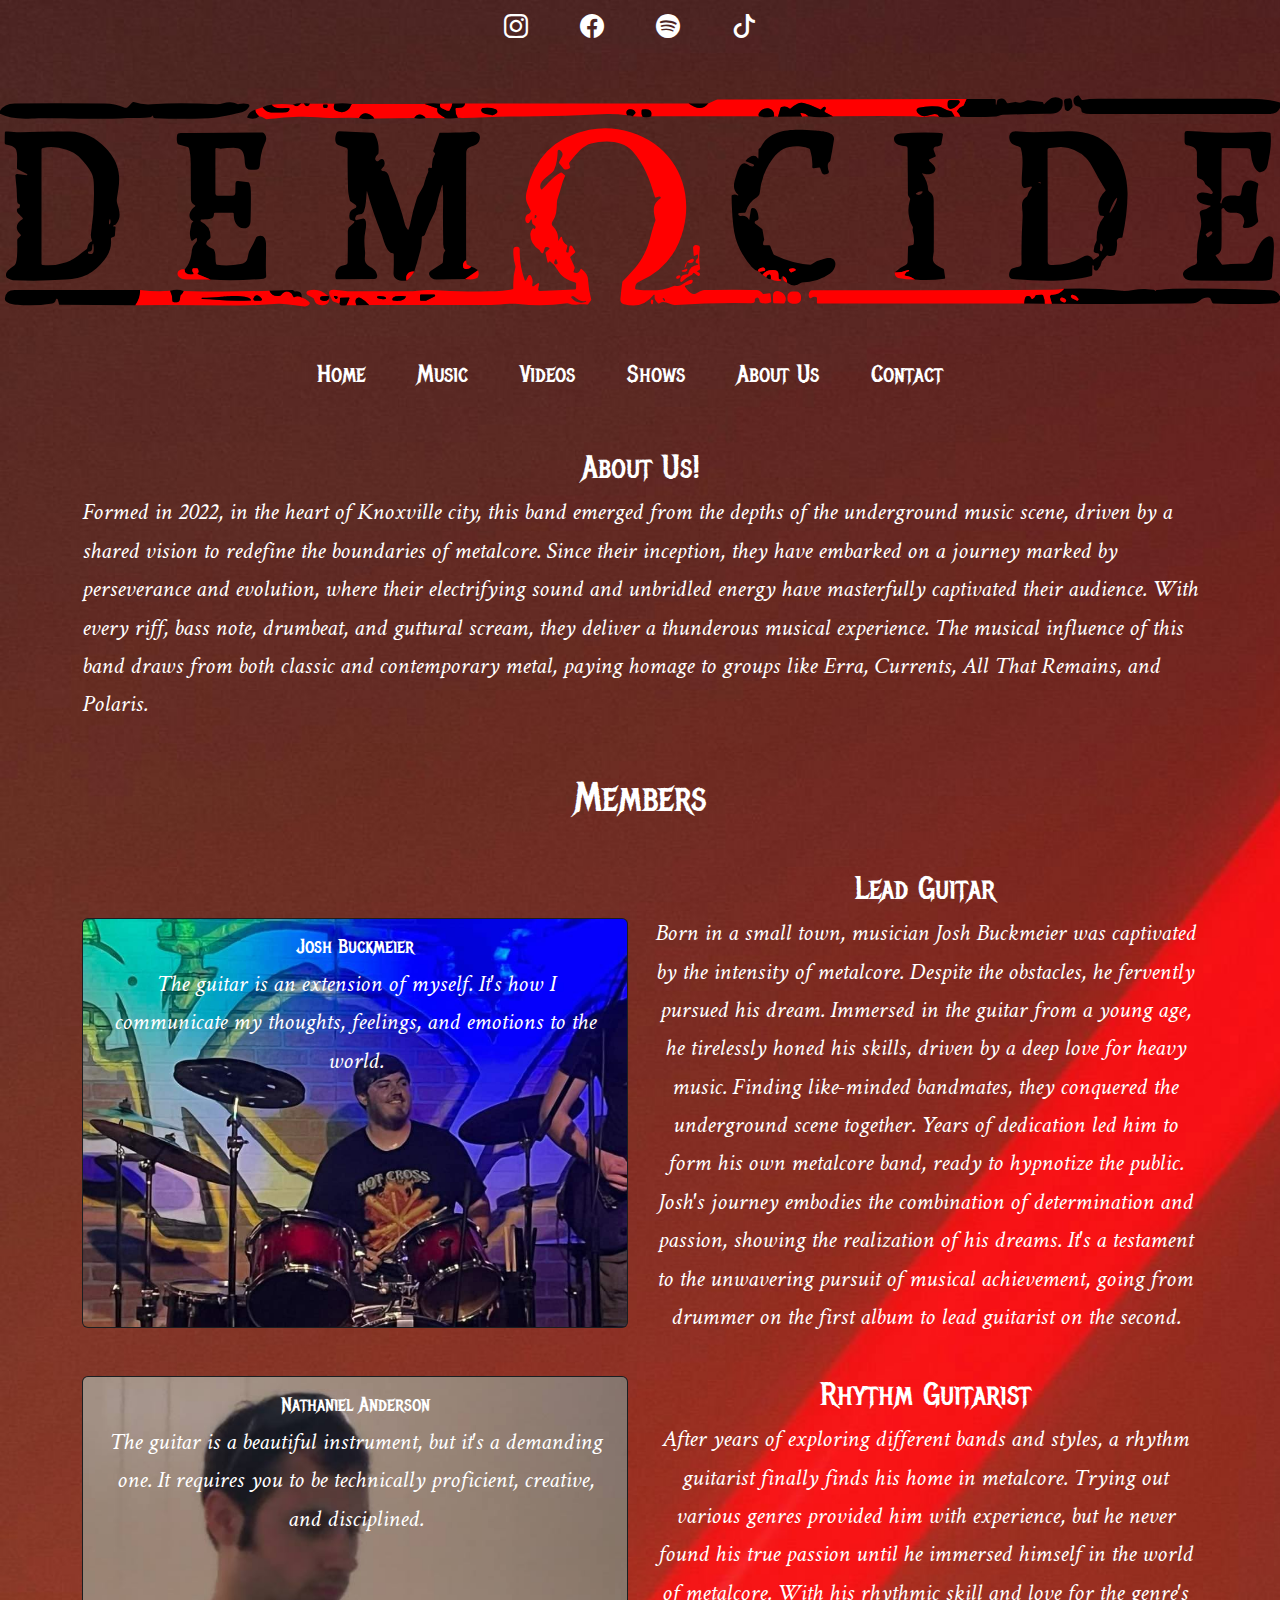
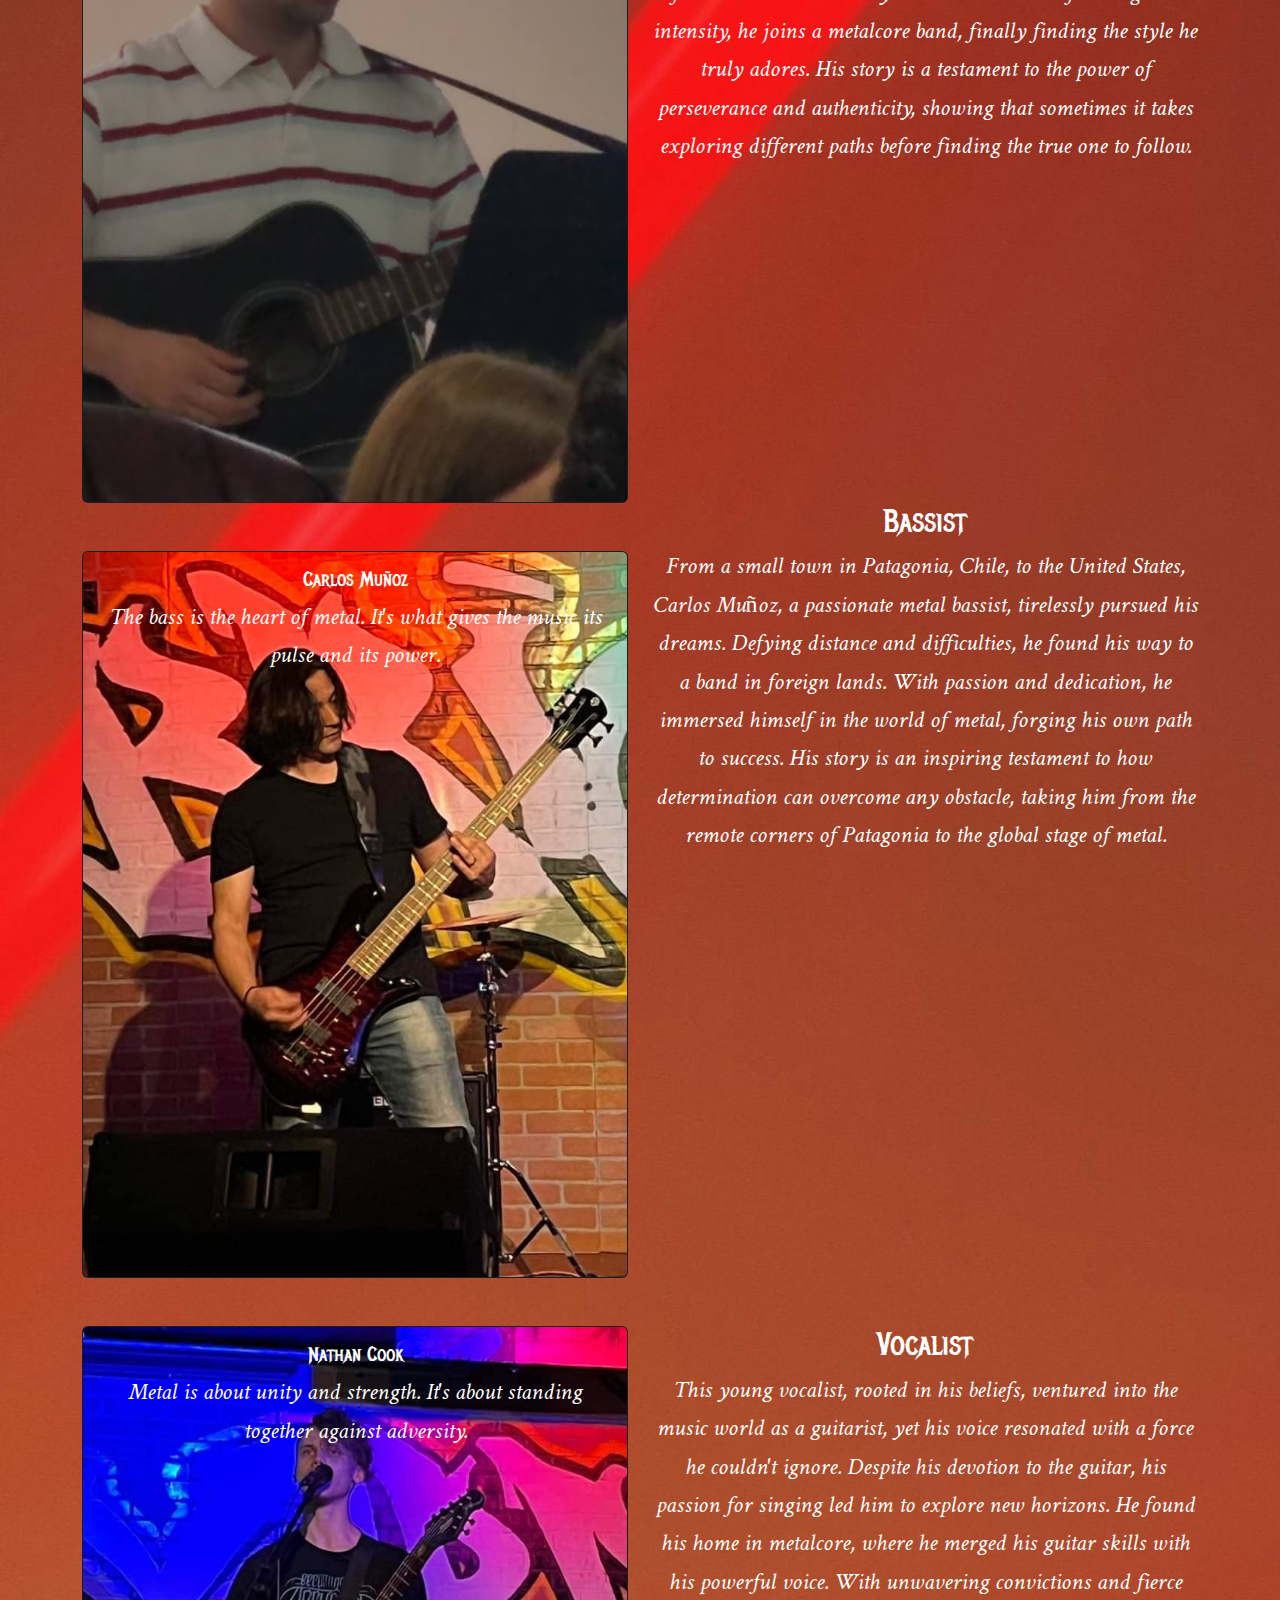
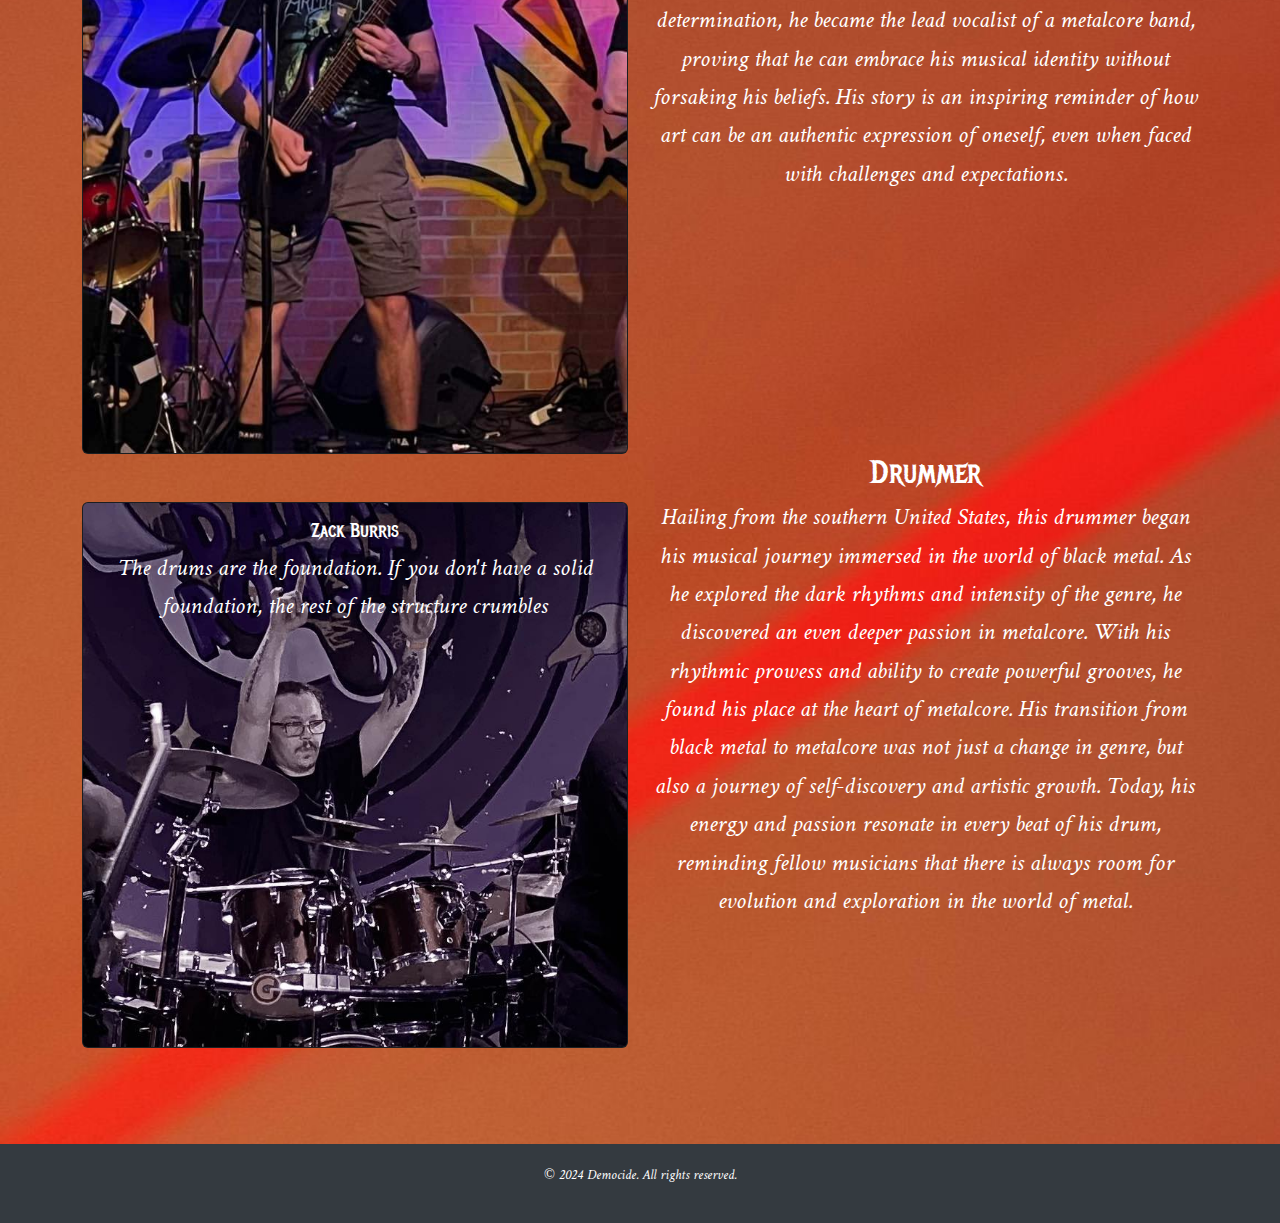
==== about.html @ ff8b9a5f "Fixed some conflicts issues" ====
<!DOCTYPE html>
<html lang="en">

<head>
    <meta charset="UTF-8">
    <meta name="viewport" content="width=device-width, initial-scale=1.0">
    <title>Democide</title>
    <!-- Link to CSS file -->
    <link rel="stylesheet" href="https://cdn.jsdelivr.net/npm/bootstrap-icons@1.11.3/font/bootstrap-icons.min.css">
    <link href="https://cdn.jsdelivr.net/npm/bootstrap@5.3.3/dist/css/bootstrap.min.css" rel="stylesheet"
        integrity="sha384-QWTKZyjpPEjISv5WaRU9OFeRpok6YctnYmDr5pNlyT2bRjXh0JMhjY6hW+ALEwIH" crossorigin="anonymous">
    <link rel="stylesheet" href="styles.css">


</head>

<body>
    <header>
        <nav>
            <ul class="nav justify-content-center fs-4">
                <li class="nav-item"><a class="nav-link" href="https://www.instagram.com/democidebandknoxville/"
                        target="_blank"><i class="bi bi-instagram"></i></a></li>
                <li class="nav-item"><a class="nav-link" href="https://www.facebook.com/profile.php?id=100091388051534"
                        target="_blank"><i class="bi bi-facebook"></i></a></li>
                <li class="nav-item"><a class="nav-link" href="https://open.spotify.com/artist/6cFvT78j4Enw1ZLgeTVa1p"
                        target="_blank"><i class="bi bi-spotify"></i></a></li>
                <li class="nav-item"><a class="nav-link" href="https://www.tiktok.com/@democidebandknoxville"
                        target="_blank"><i class="bi bi-tiktok"></i></a></li>
        </nav>
        <a href="#" id="band-logo">
            <img src="assets/images/logo_Democide.svg" alt="Democide Logo">
        </a>
        <nav>
            <ul class="nav justify-content-center fs-4">
                <li class="nav-item"><a class="nav-link" href="index.html">Home</a></li>
                <li class="nav-item"><a class="nav-link" href="music.html">Music</a></li>
                <li class="nav-item"><a class="nav-link" href="#">Videos</a></li>
                <li class="nav-item"><a class="nav-link" href="#">Shows</a></li>
                <li class="nav-item"><a class="nav-link" href="#">About Us</a></li>
                <li class="nav-item"><a class="nav-link" href="#">Contact</a></li>
            </ul>
        </nav>

    </header>

    <div class="container text-center fs-4 my-5">
        <h2>About Us!</h2>
        <p class="text-start">Formed in 2022, in the heart of Knoxville city, this band emerged from the depths of the
            underground music scene, driven by a shared vision to redefine the boundaries of metalcore. Since their
            inception, they have embarked on a journey marked by perseverance and evolution, where their electrifying
            sound and unbridled energy have masterfully captivated their audience. With every riff, bass note, drumbeat,
            and guttural scream, they deliver a thunderous musical experience.

            The musical influence of this band draws from both classic and contemporary metal, paying homage to groups
            like Erra, Currents, All That Remains, and Polaris.
        </p>
    </div>

    <div class="container text-center my-5">
        <h1 class="text-center">Members</h1>
        <div class="row row-cols-2 my-5">
            <div class="col-12 col-sm-12 col-md-12 col-lg-12 col-xl-6 fs-4 my-5">
                <div class="card text-bg-dark">
                    <img src="assets/images/josh1.jpg" class="card-img" alt="josh1">
                    <div class="card-img-overlay">
                        <h5 class="card-title">Josh Buckmeier</h5>
                        <p class="card-text">The guitar is an extension of myself. It's how I communicate my thoughts,
                            feelings, and emotions to the world.</p>
                    </div>
                </div>
            </div>
            <div class="col fs-4">
                <h2>Lead Guitar</h2>
                <p>Born in a small town, musician Josh Buckmeier was captivated by the intensity of metalcore. Despite
                    the obstacles, he fervently pursued his dream. Immersed in the guitar from a young age, he
                    tirelessly honed his skills, driven by a deep love for heavy music. Finding like-minded bandmates,
                    they conquered the underground scene together. Years of dedication led him to form his own metalcore
                    band, ready to hypnotize the public. Josh's journey embodies the combination of determination and
                    passion, showing the realization of his dreams. It's a testament to the unwavering pursuit of
                    musical achievement, going from drummer on the first album to lead guitarist on the second.</p>
            </div>
            <div class="col-12 col-sm-12 col-md-12 col-lg-12 col-xl-6 fs-4">
                <div class="card text-bg-dark">
                    <img src="assets/images/nathaniel2.jpg" class="card-img" alt="carlos1">
                    <div class="card-img-overlay">
                        <h5 class="card-title">Nathaniel Anderson </h5>
                        <p class="card-text">The guitar is a beautiful instrument, but it's a demanding one. It
                            requires you to be technically proficient, creative, and disciplined.</p>
                    </div>
                </div>
            </div>
            <div class="col-12 col-sm-12 col-md-12 col-lg-12 col-xl-6 fs-4">
                <h2>Rhythm Guitarist</h2>
                <p>After years of exploring different bands and styles, a rhythm guitarist finally finds his home in
                    metalcore. Trying out various genres provided him with experience, but he never found his true
                    passion until he immersed himself in the world of metalcore. With his rhythmic skill and love for
                    the genre's intensity, he joins a metalcore band, finally finding the style he truly adores. His
                    story is a testament to the power of perseverance and authenticity, showing that sometimes it takes
                    exploring different paths before finding the true one to follow.</p>
            </div>
            <div class="col-12 col-sm-12 col-md-12 col-lg-12 col-xl-6 fs-4 my-5">
                <div class="card text-bg-dark">
                    <img src="assets/images/carlos1.jpg" class="card-img" alt="carlos1">
                    <div class="card-img-overlay">
                        <h5 class="card-title">Carlos Muñoz</h5>
                        <p class="card-text">The bass is the heart of metal. It's what gives the music its pulse and
                            its power.</p>
                    </div>
                </div>
            </div>
            <div class="col-12 col-sm-12 col-md-12 col-lg-12 col-xl-6 fs-4">
                <h2>Bassist</h2>
                <p>From a small town in Patagonia, Chile, to the United States, Carlos Muñoz, a passionate metal
                    bassist, tirelessly pursued his dreams. Defying distance and difficulties, he found his way to a
                    band in foreign lands. With passion and dedication, he immersed himself in the world of metal,
                    forging his own path to success. His story is an inspiring testament to how determination can
                    overcome any obstacle, taking him from the remote corners of Patagonia to the global stage of metal.
                </p>
            </div>
            <div class="col-12 col-sm-12 col-md-12 col-lg-12 col-xl-6 fs-4">
                <div class="card text-bg-dark">
                    <img src="assets/images/nate1.jpg" class="card-img" alt="carlos1">
                    <div class="card-img-overlay">
                        <h5 class="card-title">Nathan Cook</h5>
                        <p class="card-text">Metal is about unity and strength. It's about standing together against
                            adversity.</p>
                    </div>
                </div>
            </div>
            <div class="col-12 col-sm-12 col-md-12 col-lg-12 col-xl-6 fs-4">
                <h2>Vocalist</h2>
                <p>This young vocalist, rooted in his beliefs, ventured into the music world as a guitarist, yet his
                    voice resonated with a force he couldn't ignore. Despite his devotion to the guitar, his passion for
                    singing led him to explore new horizons. He found his home in metalcore, where he merged his guitar
                    skills with his powerful voice. With unwavering convictions and fierce determination, he became the
                    lead vocalist of a metalcore band, proving that he can embrace his musical identity without
                    forsaking his beliefs. His story is an inspiring reminder of how art can be an authentic expression
                    of oneself, even when faced with challenges and expectations.</p>
            </div>
            <div class="col-12 col-sm-12 col-md-12 col-lg-12 col-xl-6 fs-4 my-5">
                <div class="card text-bg-dark">
                    <img src="assets/images/zac1.jpg" class="card-img" alt="carlos1">
                    <div class="card-img-overlay">
                        <h5 class="card-title">Zack Burris</h5>
                        <p class="card-text">The drums are the foundation. If you don't have a solid foundation, the
                            rest of the structure crumbles</p>
                    </div>
                </div>
            </div>
            <div class="col-12 col-sm-12 col-md-12 col-lg-12 col-xl-6 fs-4">
                <h2>Drummer</h2>
                <p>Hailing from the southern United States, this drummer began his musical journey immersed in the world
                    of black metal. As he explored the dark rhythms and intensity of the genre, he discovered an even
                    deeper passion in metalcore. With his rhythmic prowess and ability to create powerful grooves, he
                    found his place at the heart of metalcore. His transition from black metal to metalcore was not just
                    a change in genre, but also a journey of self-discovery and artistic growth. Today, his energy and
                    passion resonate in every beat of his drum, reminding fellow musicians that there is always room for
                    evolution and exploration in the world of metal.</p>
            </div>
        </div>
    </div>

    <!-- Footer -->
    <footer class="content">
        <p>&copy; 2024 Democide. All rights reserved.</p>
    </footer>

    <script src="https://cdn.jsdelivr.net/npm/bootstrap@5.3.3/dist/js/bootstrap.bundle.min.js"
        integrity="sha384-YvpcrYf0tY3lHB60NNkmXc5s9fDVZLESaAA55NDzOxhy9GkcIdslK1eN7N6jIeHz"
        crossorigin="anonymous"></script>
</body>

</html>
---- styles.css ----
@import url('https://fonts.googleapis.com/css2?family=Metal+Mania&display=swap');
@import url('https://fonts.googleapis.com/css2?family=Metal&family=Metal+Mania&display=swap');

/* Reset de estilos */
* {
  margin: 0;
  padding: 0;
  box-sizing: border-box;

  font-family: "Metal", serif;
  font-weight: 400;
  font-style: normal;
}

H1, H2, H3, H4, H5, H6, a {
  font-family: "Metal Mania", system-ui;
  font-weight: 400;
  font-style: normal;
  }

#band-logo{
  border-width: 10px;
  border-color: white;
  width: 80%;
}

#band-logo:hover {
    color: red;
  }


/*Spotify Player*/
iframe, .spotify-play{
  /*position: fixed;*/
  /*background-image: url("assets/images/pexels-jplenio_2.jpg");*/
  /*background-repeat: no-repeat;*/
  /*background-size: cover;*/
  bottom: .1em;
  margin-bottom: 5em;
  margin-top: 3em;
  padding: 0;
}

/*header{*/
/*  background-image: url("assets/images/pexels-jplenio.jpg");*/
/*  background-repeat: no-repeat;*/
/*  background-size: cover;*/
/*}*/


/* Estilos generales */
body {
  font-family: Arial, sans-serif;
  background-color: #212529; /* Negro */
  color: #ffffff; /* Blanco */
  line-height: 1.6;

  background-image: url("assets/images/pexels-jplenio.jpg");
  background-repeat: no-repeat;
  background-size: cover;
}

/*header {*/
/*  background-color: #343a40; !* Gris oscuro *!*/
/*  padding: 20px;*/
/*}*/

header h1 {
  font-size: 2.5em;
  margin-bottom: 10px; /* Agregamos un pequeño margen inferior para separar del contenido siguiente */
}

/*nav{*/
/*  background-color: black;*/
/*}*/

.nav-link {
  color: white;


}

.nav-link:hover {
  color: #ff0000  ; /*Change color to red on hover*/
}


nav ul {
  list-style-type: none;
}

nav ul li {
  display: inline;
  margin-right: 20px;
}

nav ul li a {
  color: #ffffff; /* Blanco */
  text-decoration: none;
}

/* Estilos del hero */
.hero {
  background-color: #6c757d; /* Gris */
  color: #fff;
  padding: 100px 20px;
  text-align: center;
  height: 1000px;

  background-image: url("assets/images/demo1.jpg");
  background-repeat: no-repeat;
  background-position: center;
  margin: 0;
}

.hero-content {
  max-width: 600px;
  margin: 0 auto;
}

.hero h2 {
  font-size: 2.5em;
  margin-bottom: 20px;
}

.hero p {
  font-size: 1.2em;
  margin-bottom: 30px;
}

.hero .btn {
  display: inline-block;
  padding: 10px 20px;
  background-color: #900000 ; /* Rojo oscuro */
  border-color: #900000;
  color: #ffffff; /* Blanco */
  text-decoration: none;
  border-radius: 5px;
  transition: background-color 0.3s ease;
}

.hero .btn:hover {
  background-color: #ff0000 ; /* Rojo más oscuro */
}

footer {
  background-color: #343a40; /* Gris oscuro */
  text-align: center;
  padding: 20px;
 /*  position: absolute; */
  bottom: 0;
  width: 100%;
  font-size: 0.9em; /* Reducimos ligeramente el tamaño del texto del pie de página */
}

#about-info{
  margin-top: 5em;
  margin-bottom: 5em;
  padding-top: 5em;
  padding-bottom: 5em;
  backdrop-filter: blur(80px);
}
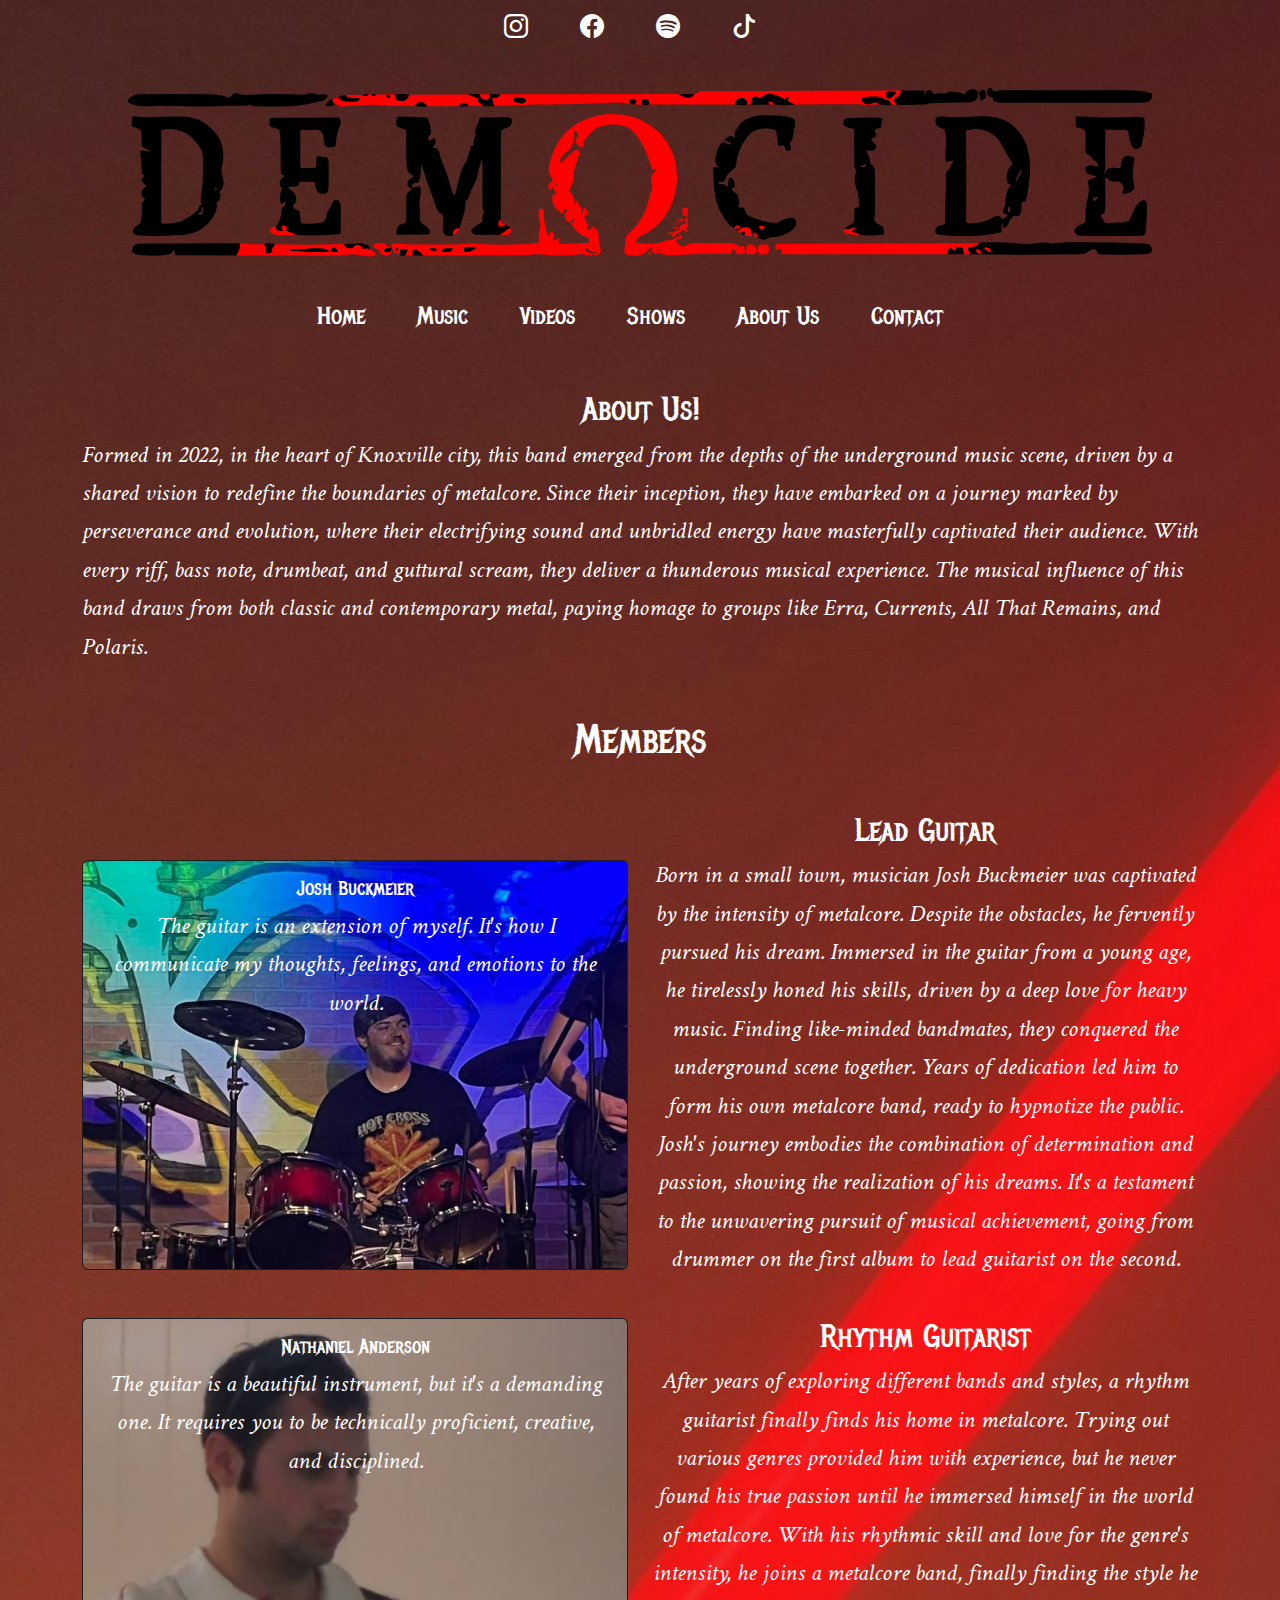
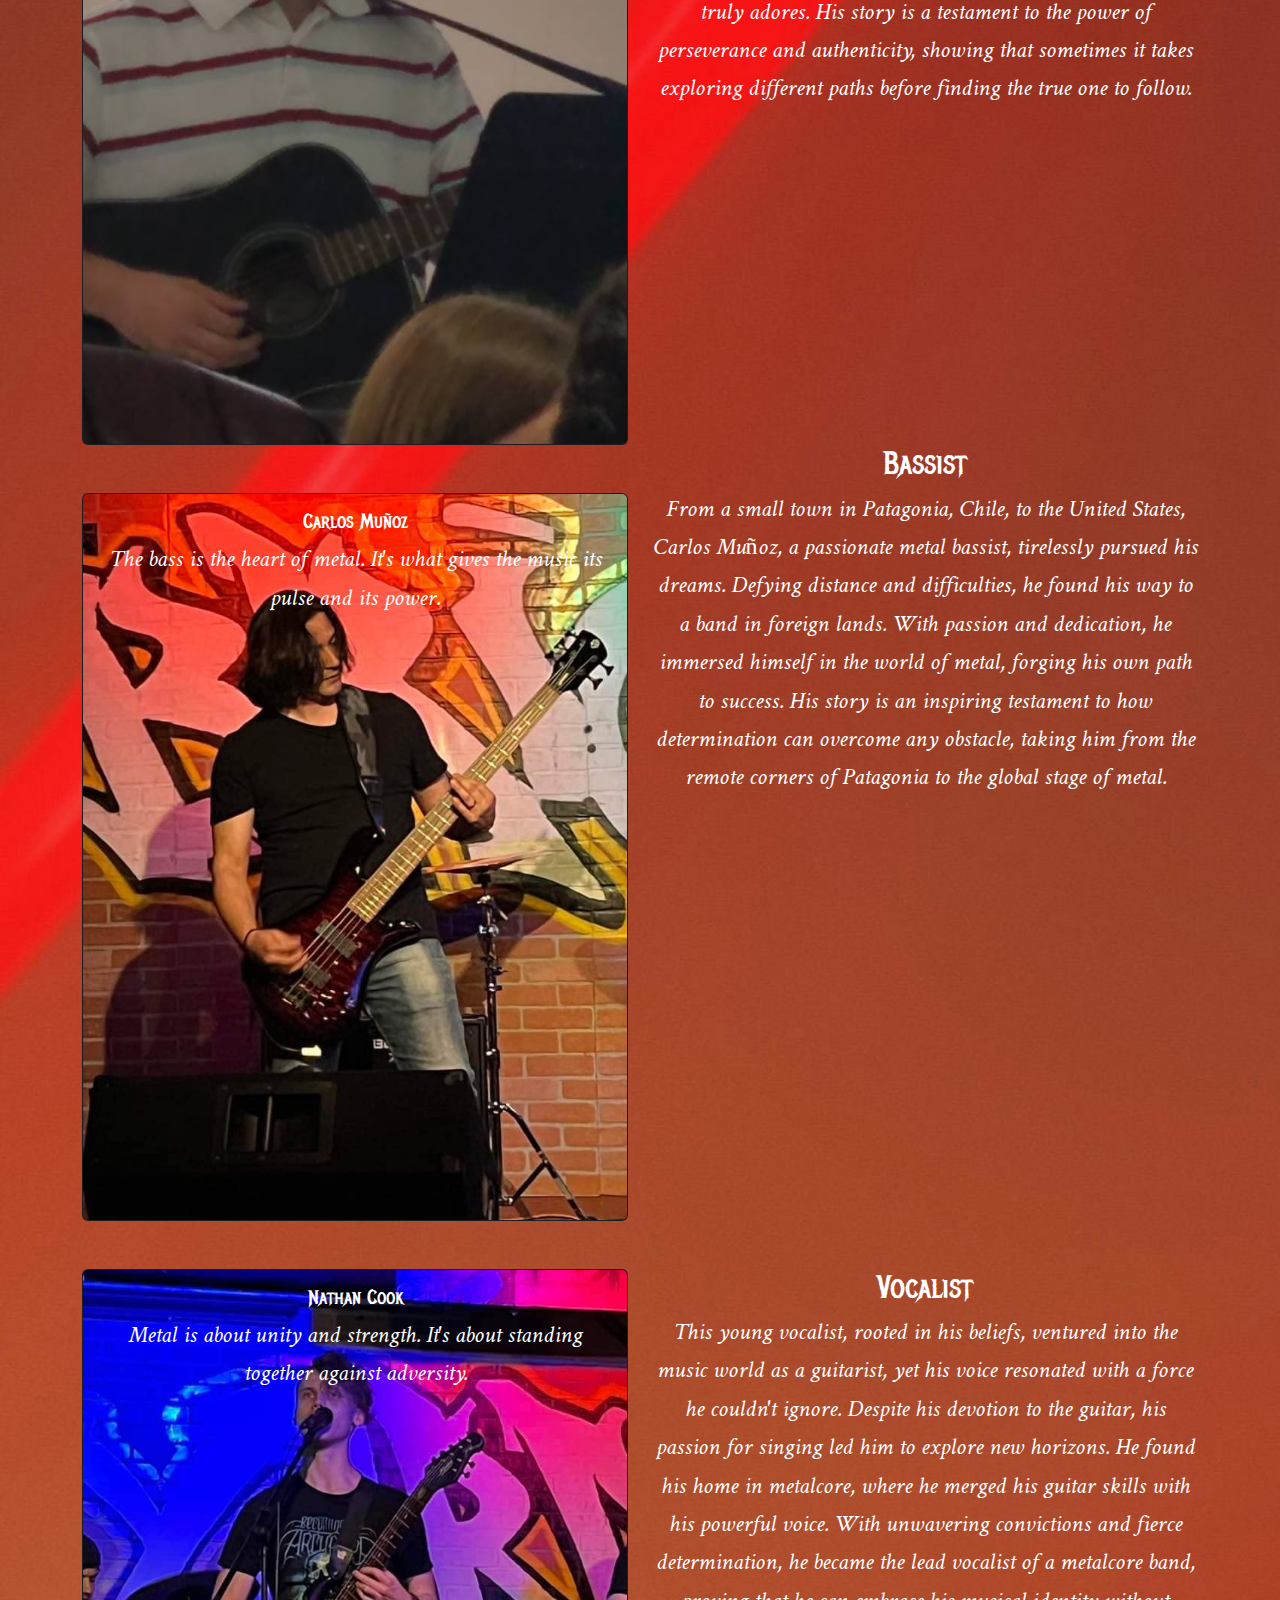
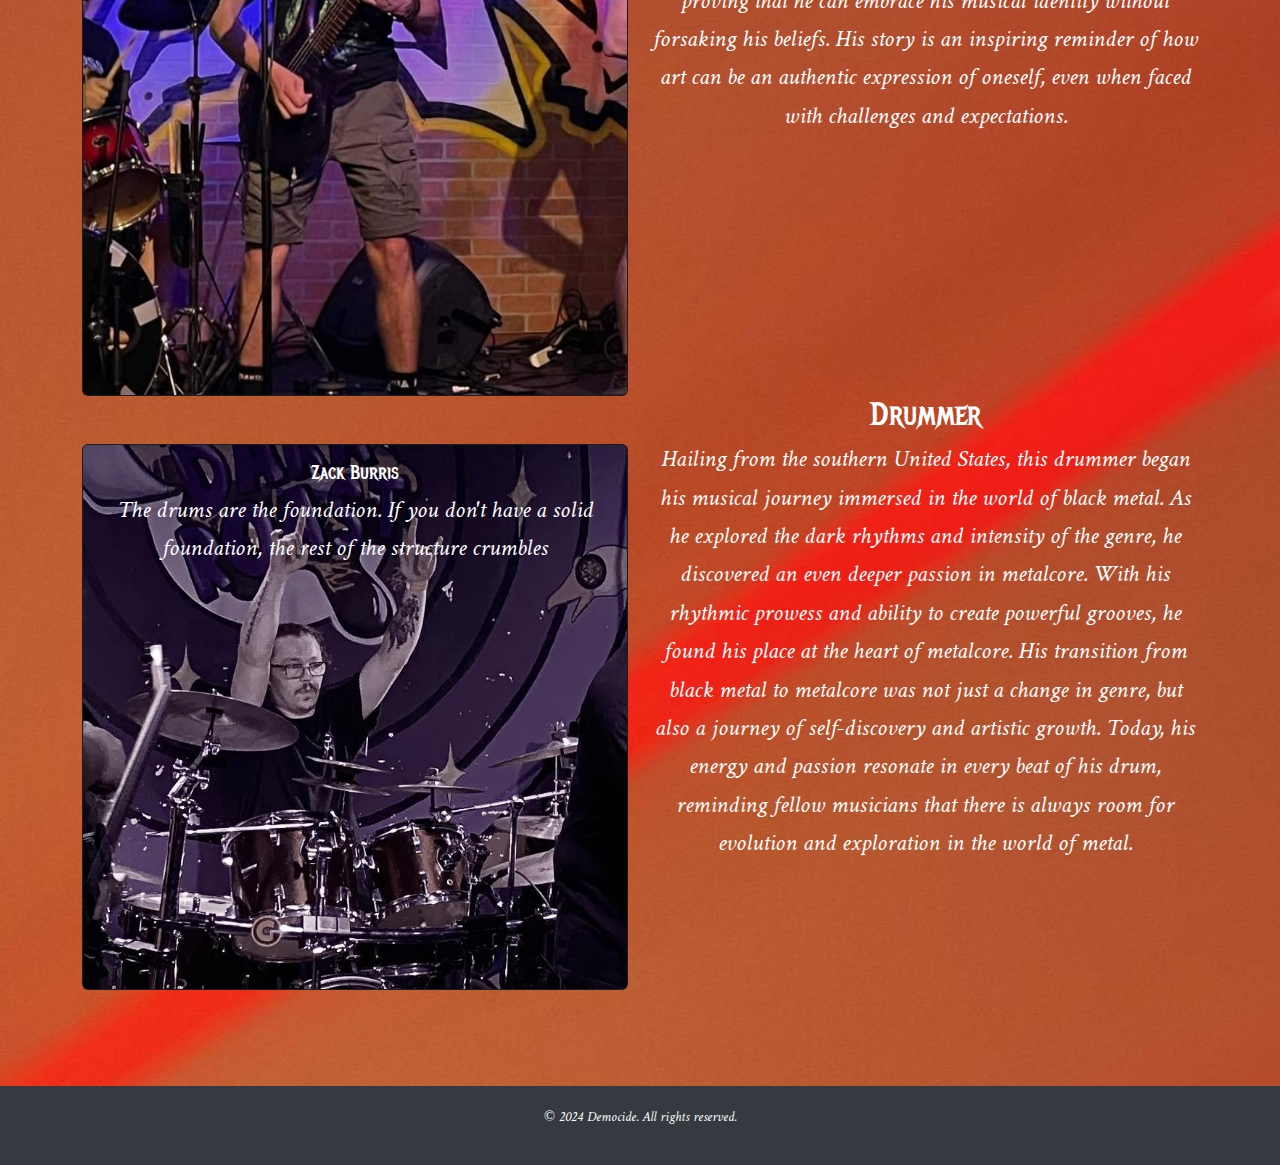
==== commit f395febf: "Fixing Conflicts" ====
--- a/about.html
+++ b/about.html
@@ -19,16 +19,17 @@
         <nav>
             <ul class="nav justify-content-center fs-4">
                 <li class="nav-item"><a class="nav-link" href="https://www.instagram.com/democidebandknoxville/"
-                        target="_blank"><i class="bi bi-instagram"></i></a></li>
+                                        target="_blank"><i class="bi bi-instagram"></i></a></li>
                 <li class="nav-item"><a class="nav-link" href="https://www.facebook.com/profile.php?id=100091388051534"
-                        target="_blank"><i class="bi bi-facebook"></i></a></li>
+                                        target="_blank"><i class="bi bi-facebook"></i></a></li>
                 <li class="nav-item"><a class="nav-link" href="https://open.spotify.com/artist/6cFvT78j4Enw1ZLgeTVa1p"
                         target="_blank"><i class="bi bi-spotify"></i></a></li>
                 <li class="nav-item"><a class="nav-link" href="https://www.tiktok.com/@democidebandknoxville"
                         target="_blank"><i class="bi bi-tiktok"></i></a></li>
+            </ul>
         </nav>
-        <a href="#" id="band-logo">
-            <img src="assets/images/logo_Democide.svg" alt="Democide Logo">
+        <a href="index.html" >
+            <img class="d-block mx-auto" src="assets/images/logo_Democide.svg" alt="Democide Logo" id="band-logo">
         </a>
         <nav>
             <ul class="nav justify-content-center fs-4">
@@ -36,13 +37,13 @@
                 <li class="nav-item"><a class="nav-link" href="music.html">Music</a></li>
                 <li class="nav-item"><a class="nav-link" href="#">Videos</a></li>
                 <li class="nav-item"><a class="nav-link" href="#">Shows</a></li>
-                <li class="nav-item"><a class="nav-link" href="#">About Us</a></li>
+                <li class="nav-item"><a class="nav-link" href="about.html">About Us</a></li>
                 <li class="nav-item"><a class="nav-link" href="#">Contact</a></li>
             </ul>
         </nav>
 
     </header>
-
+    
     <div class="container text-center fs-4 my-5">
         <h2>About Us!</h2>
         <p class="text-start">Formed in 2022, in the heart of Knoxville city, this band emerged from the depths of the
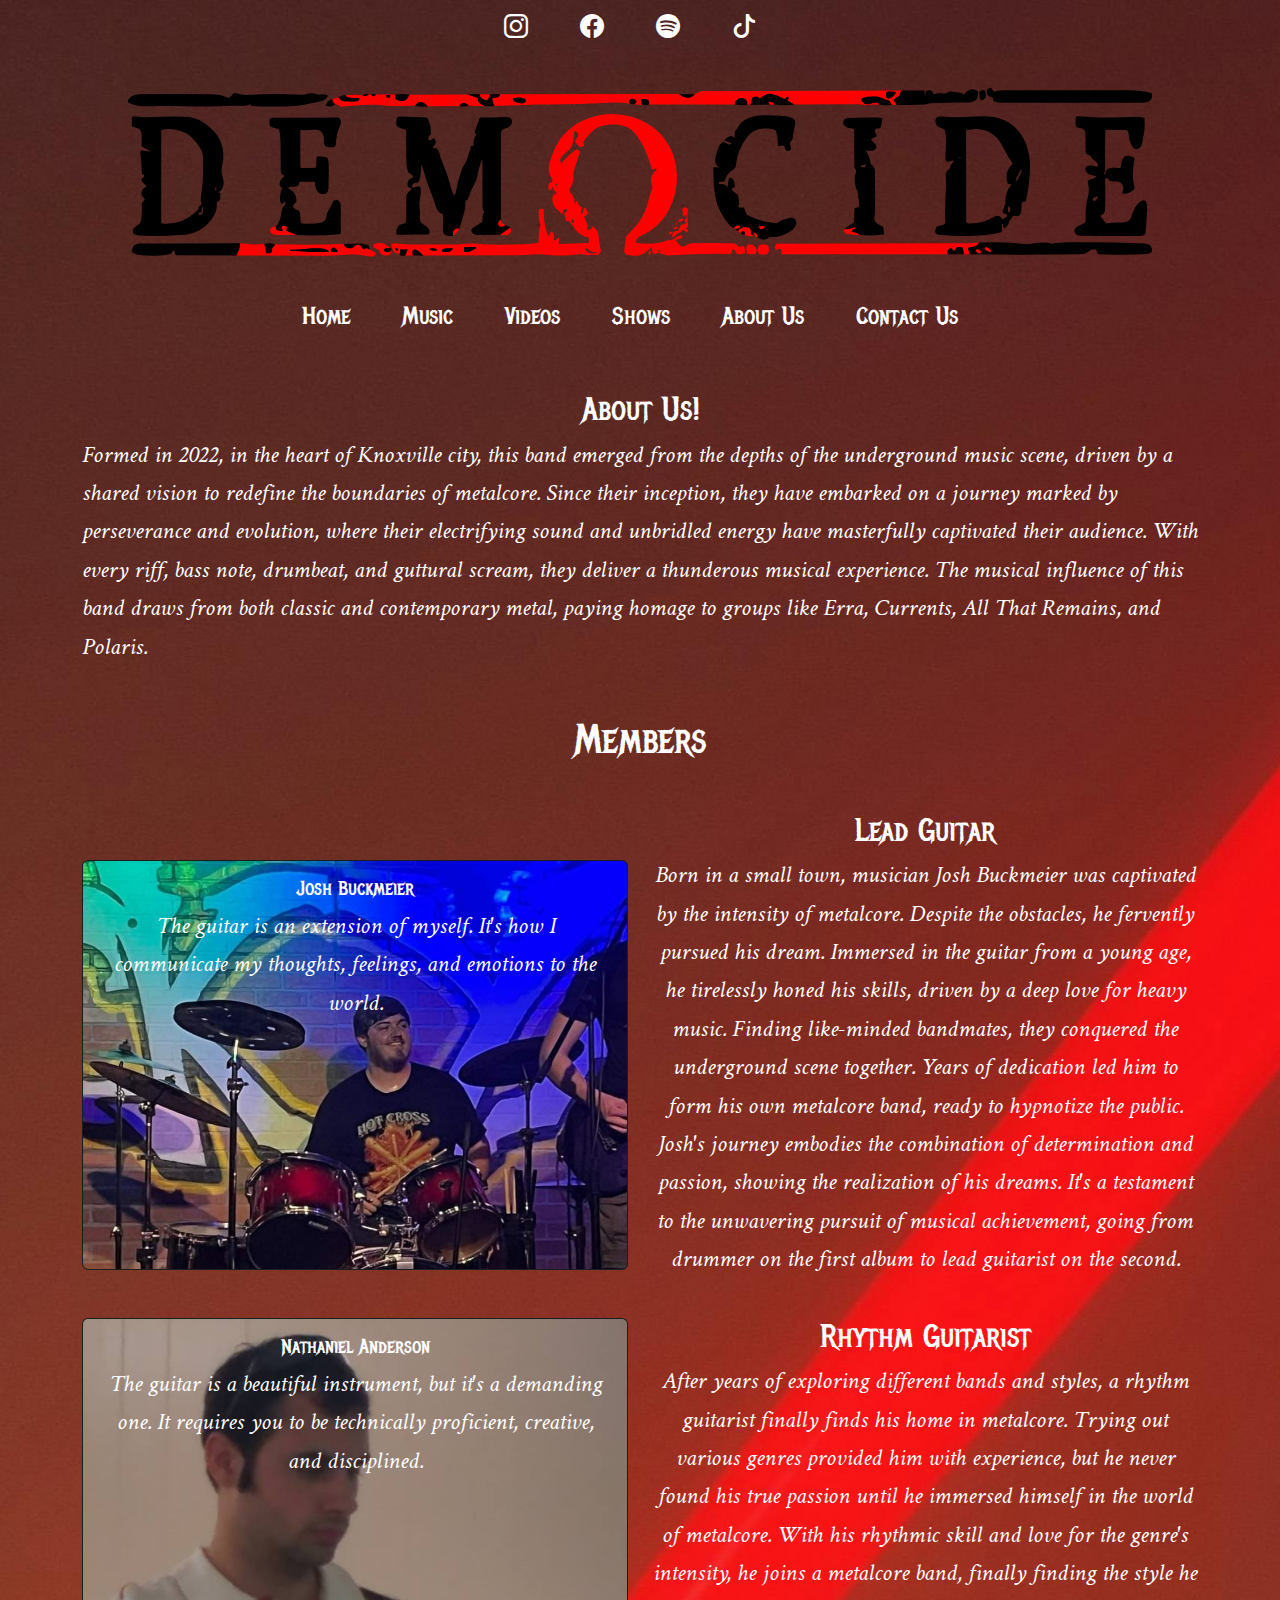
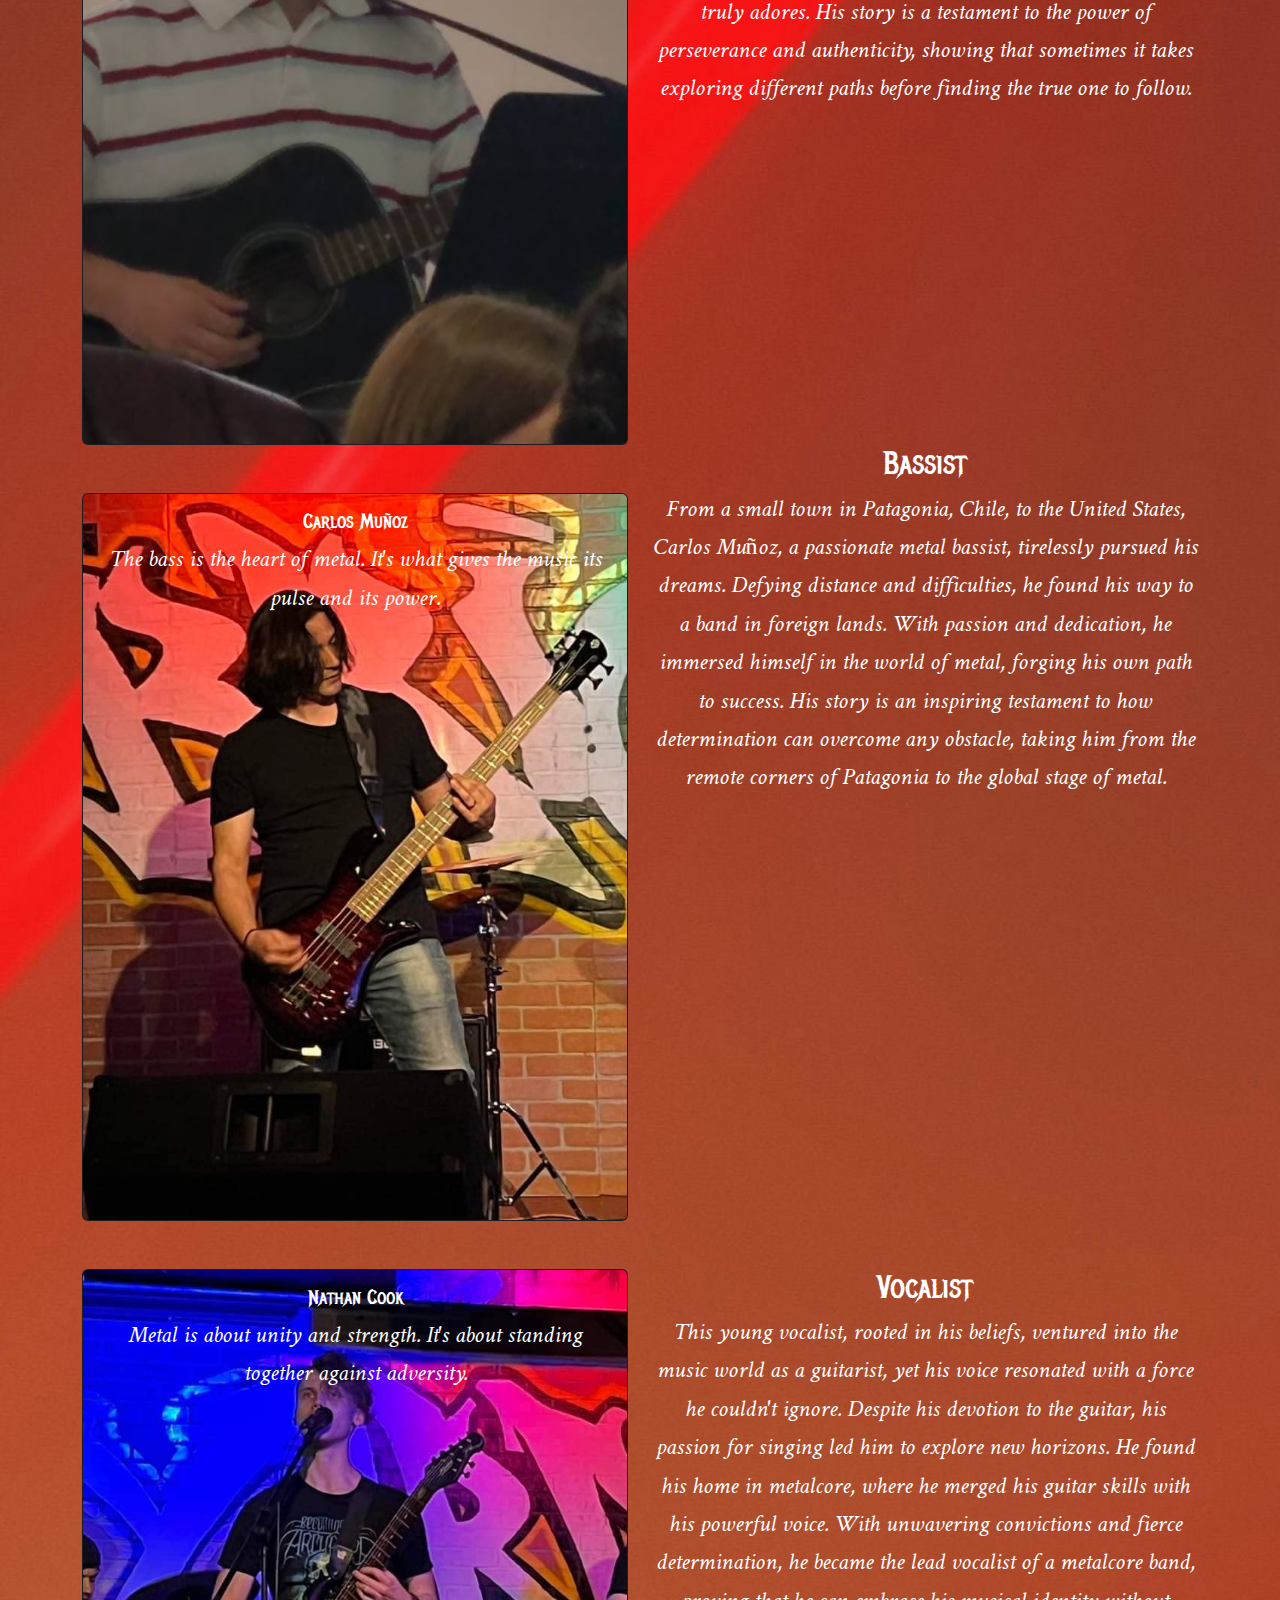
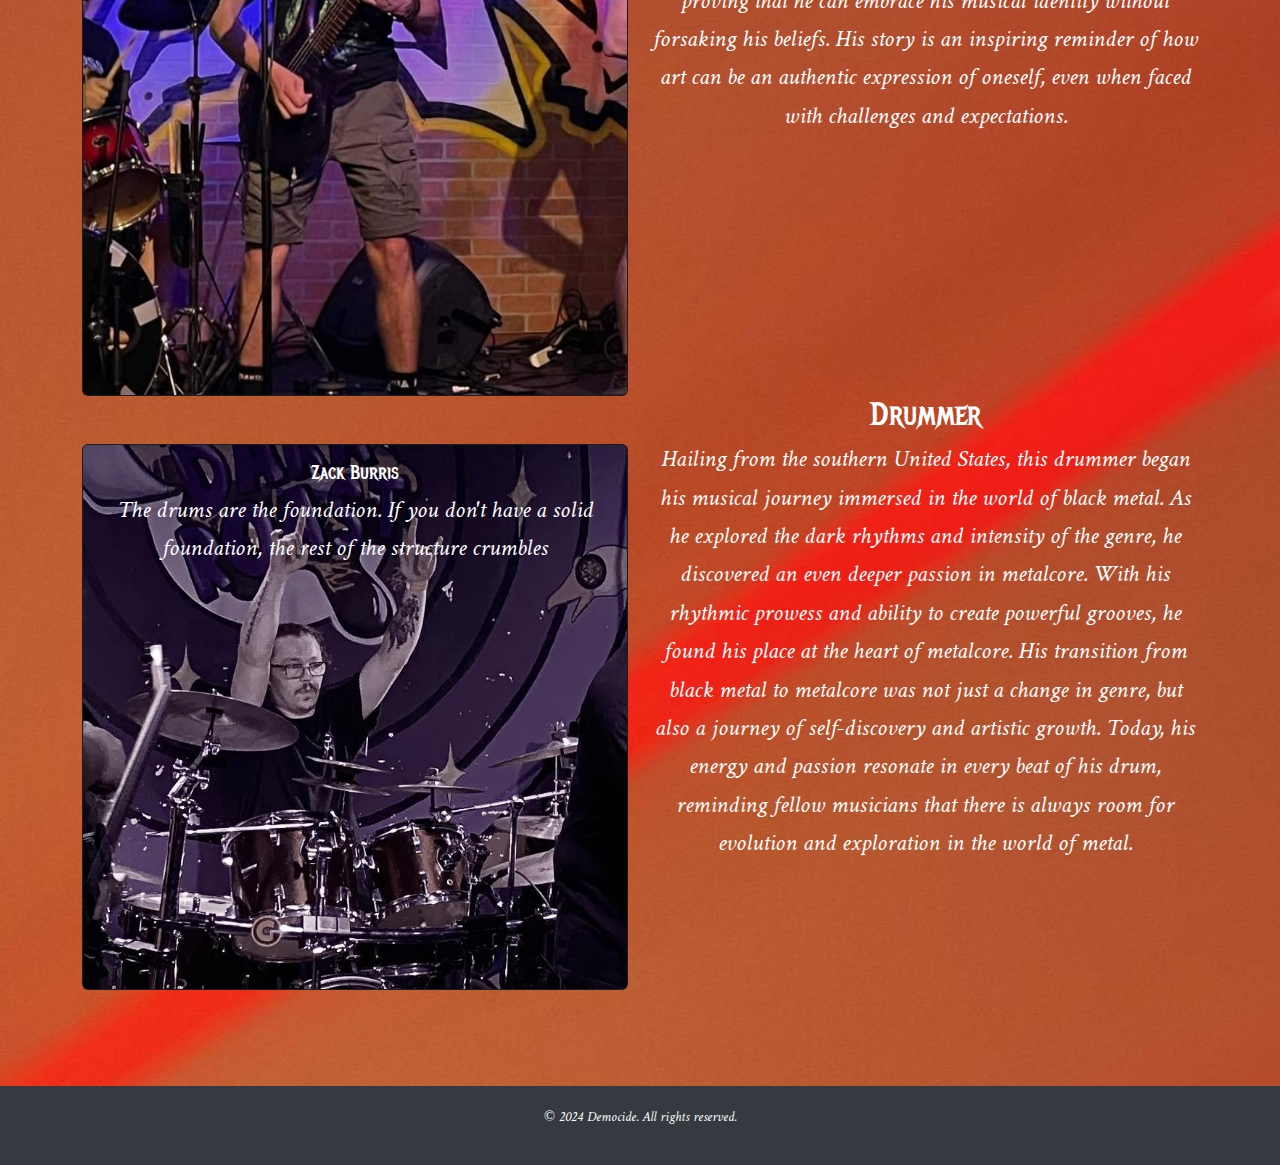
==== commit dc0781a8: "Arregle el nav bar y agrege nuevas paginas de html" ====
--- a/about.html
+++ b/about.html
@@ -15,34 +15,33 @@
 </head>
 
 <body>
-    <header>
-        <nav>
-            <ul class="nav justify-content-center fs-4">
-                <li class="nav-item"><a class="nav-link" href="https://www.instagram.com/democidebandknoxville/"
-                                        target="_blank"><i class="bi bi-instagram"></i></a></li>
-                <li class="nav-item"><a class="nav-link" href="https://www.facebook.com/profile.php?id=100091388051534"
-                                        target="_blank"><i class="bi bi-facebook"></i></a></li>
-                <li class="nav-item"><a class="nav-link" href="https://open.spotify.com/artist/6cFvT78j4Enw1ZLgeTVa1p"
-                        target="_blank"><i class="bi bi-spotify"></i></a></li>
-                <li class="nav-item"><a class="nav-link" href="https://www.tiktok.com/@democidebandknoxville"
-                        target="_blank"><i class="bi bi-tiktok"></i></a></li>
-            </ul>
-        </nav>
-        <a href="index.html" >
-            <img class="d-block mx-auto" src="assets/images/logo_Democide.svg" alt="Democide Logo" id="band-logo">
-        </a>
-        <nav>
-            <ul class="nav justify-content-center fs-4">
-                <li class="nav-item"><a class="nav-link" href="index.html">Home</a></li>
-                <li class="nav-item"><a class="nav-link" href="music.html">Music</a></li>
-                <li class="nav-item"><a class="nav-link" href="#">Videos</a></li>
-                <li class="nav-item"><a class="nav-link" href="#">Shows</a></li>
-                <li class="nav-item"><a class="nav-link" href="about.html">About Us</a></li>
-                <li class="nav-item"><a class="nav-link" href="#">Contact</a></li>
-            </ul>
-        </nav>
-
-    </header>
+<header>
+    <nav>
+        <ul class="nav justify-content-center fs-4">
+            <li class="nav-item"><a class="nav-link" href="https://www.instagram.com/democidebandknoxville/"
+                                    target="_blank"><i class="bi bi-instagram"></i></a></li>
+            <li class="nav-item"><a class="nav-link" href="https://www.facebook.com/profile.php?id=100091388051534"
+                                    target="_blank"><i class="bi bi-facebook"></i></a></li>
+            <li class="nav-item"><a class="nav-link" href="https://open.spotify.com/artist/6cFvT78j4Enw1ZLgeTVa1p"
+                                    target="_blank"><i class="bi bi-spotify"></i></a></li>
+            <li class="nav-item"><a class="nav-link" href="https://www.tiktok.com/@democidebandknoxville" target="_blank"><i
+                    class="bi bi-tiktok"></i></a></li>
+        </ul>
+    </nav>
+    <a href="index.html" >
+        <img class="d-block mx-auto" src="assets/images/logo_Democide.svg" alt="Democide Logo" id="band-logo">
+    </a>
+    <nav>
+        <ul class="nav justify-content-center fs-4">
+            <li class="nav-item"><a class="nav-link" href="index.html">Home</a></li>
+            <li class="nav-item"><a class="nav-link" href="music.html">Music</a></li>
+            <li class="nav-item"><a class="nav-link" href="videos.html">Videos</a></li>
+            <li class="nav-item"><a class="nav-link" href="shows.html">Shows</a></li>
+            <li class="nav-item"><a class="nav-link" href="about.html">About Us</a></li>
+            <li class="nav-item"><a class="nav-link" href="contact.html">Contact Us</a></li>
+        </ul>
+    </nav>
+</header>
     
     <div class="container text-center fs-4 my-5">
         <h2>About Us!</h2>
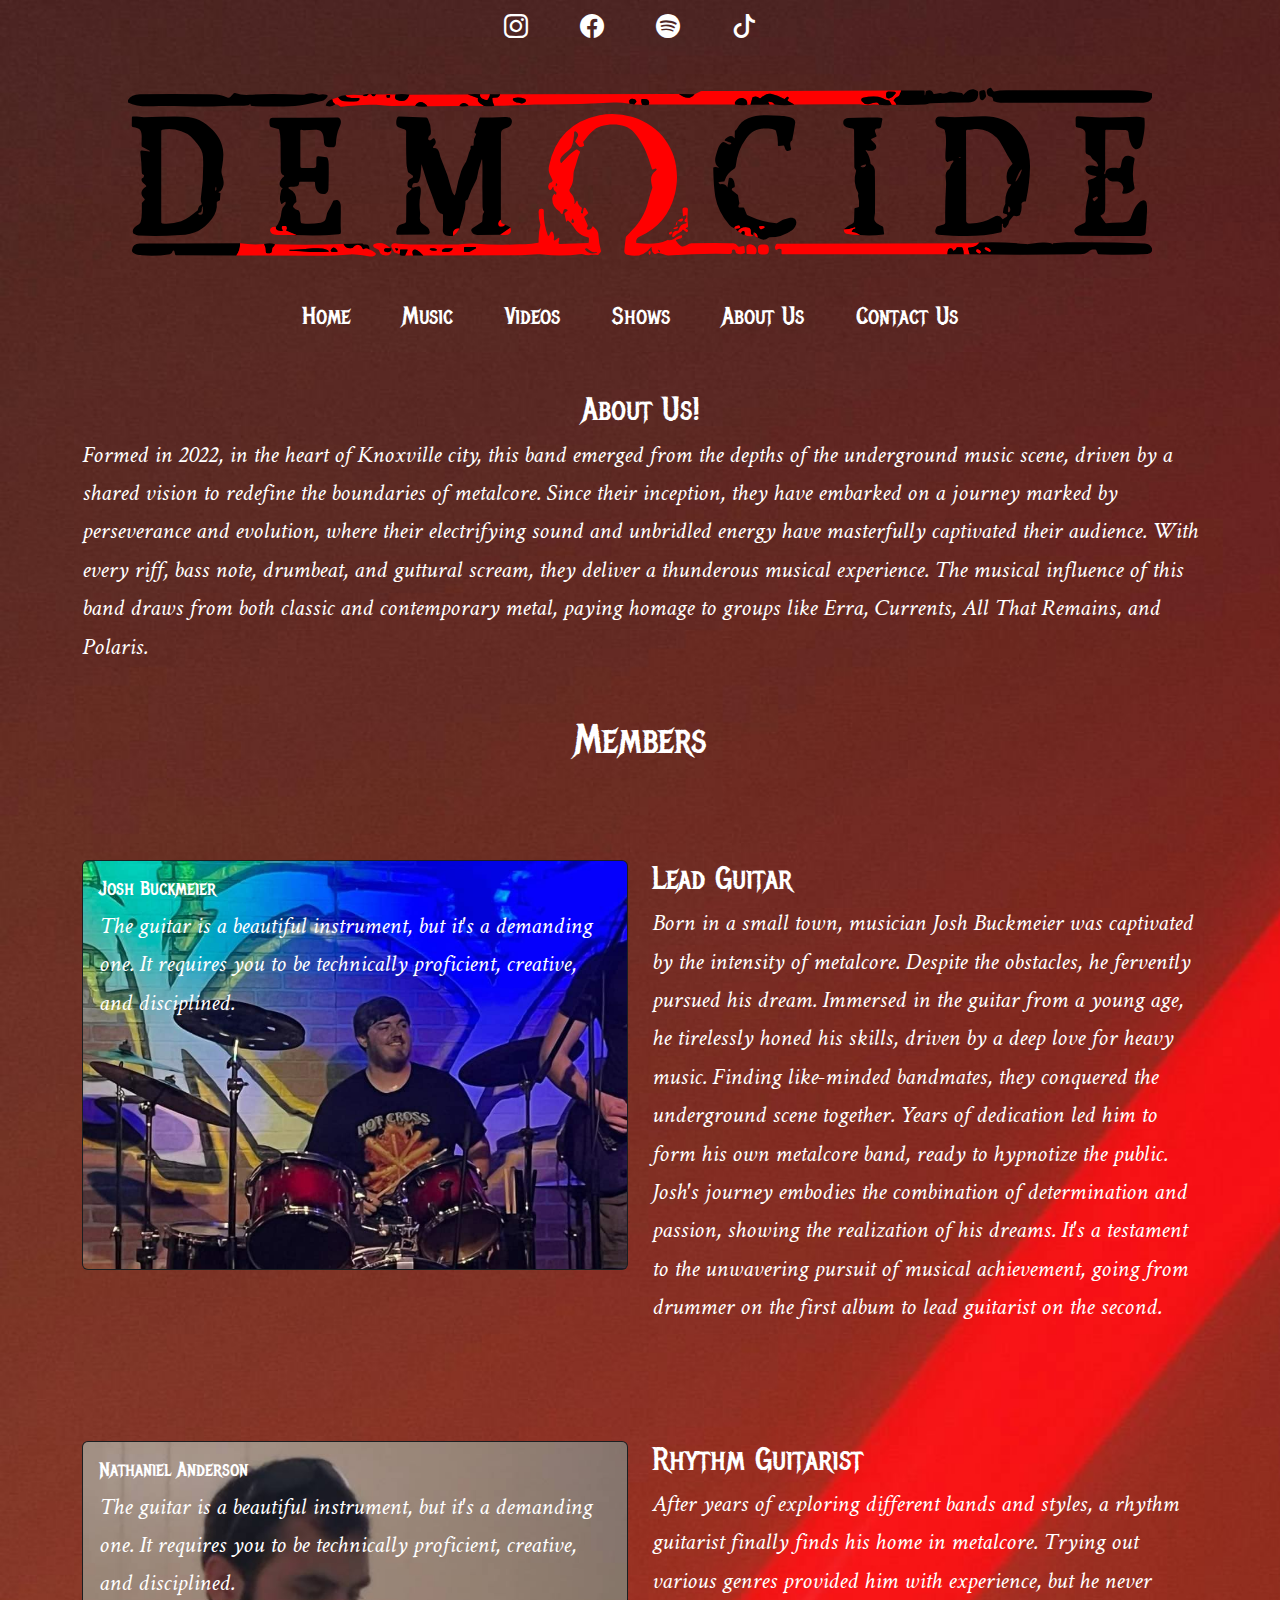
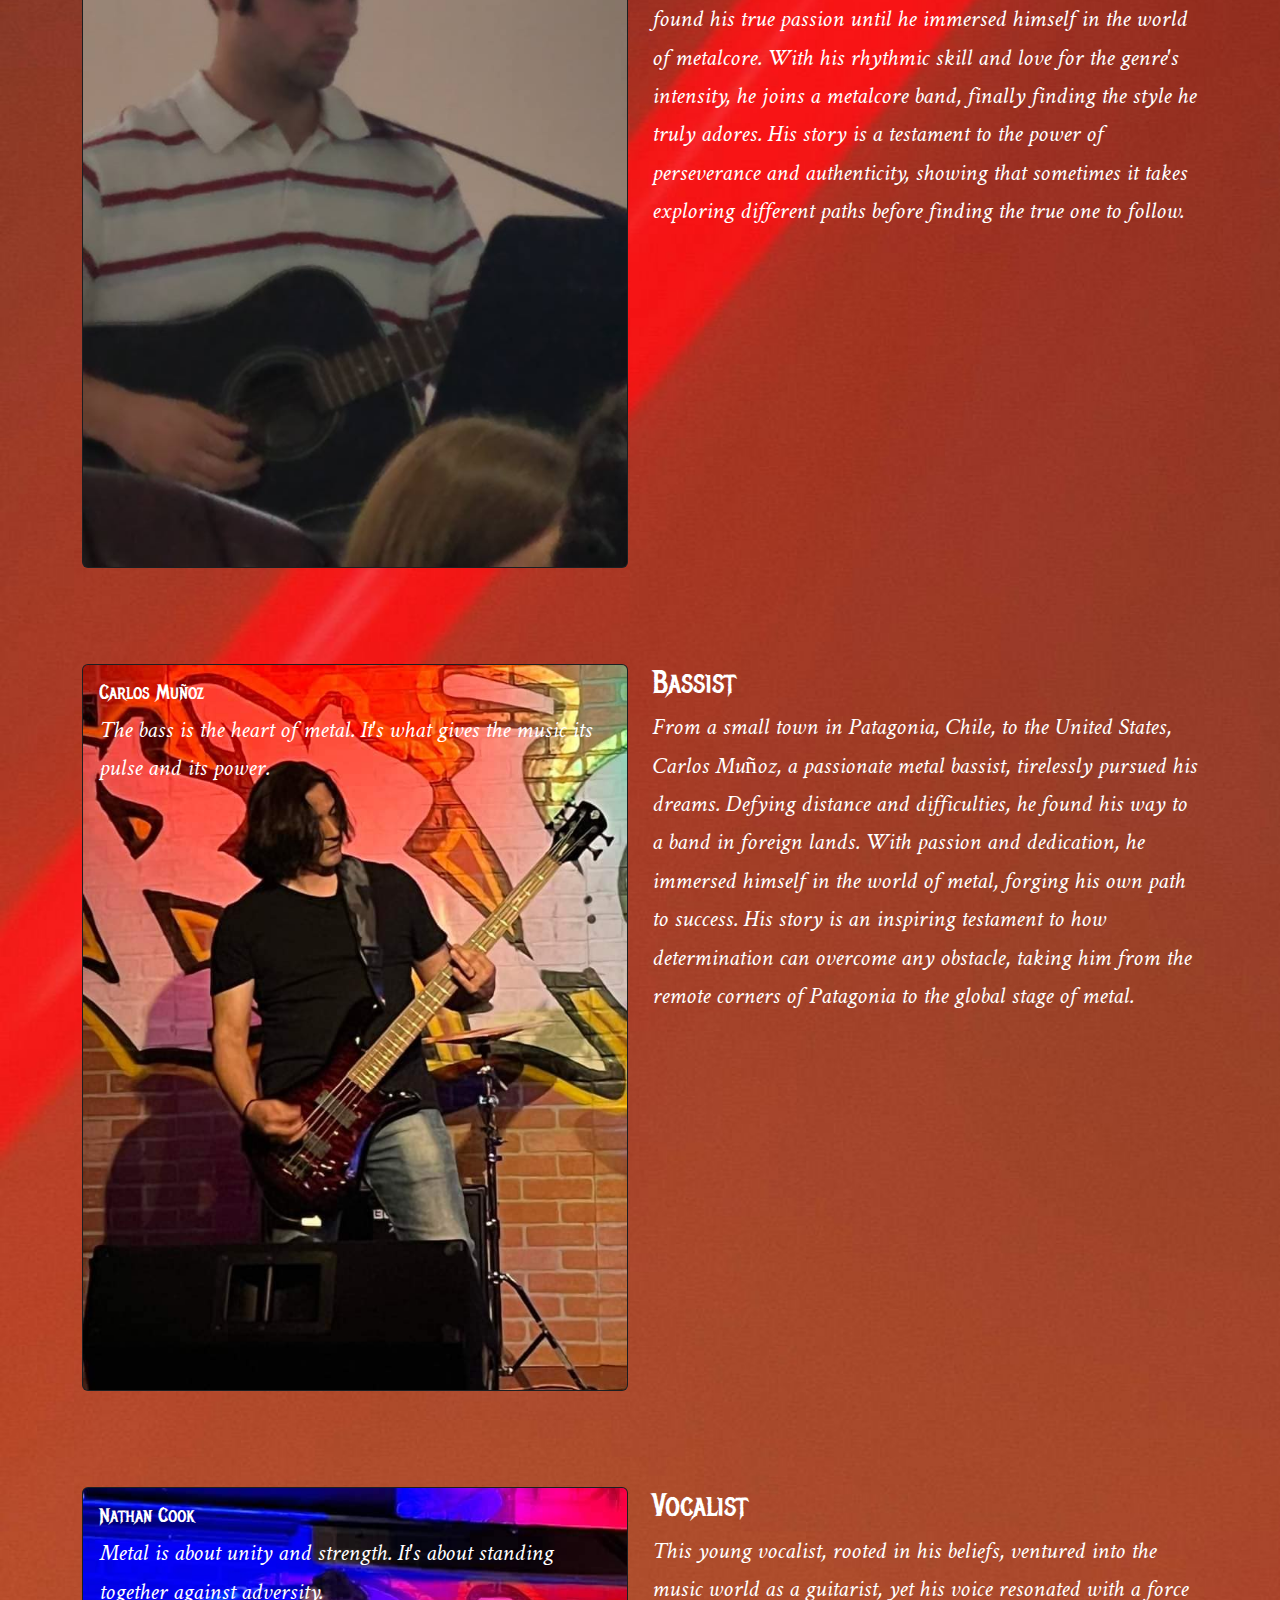
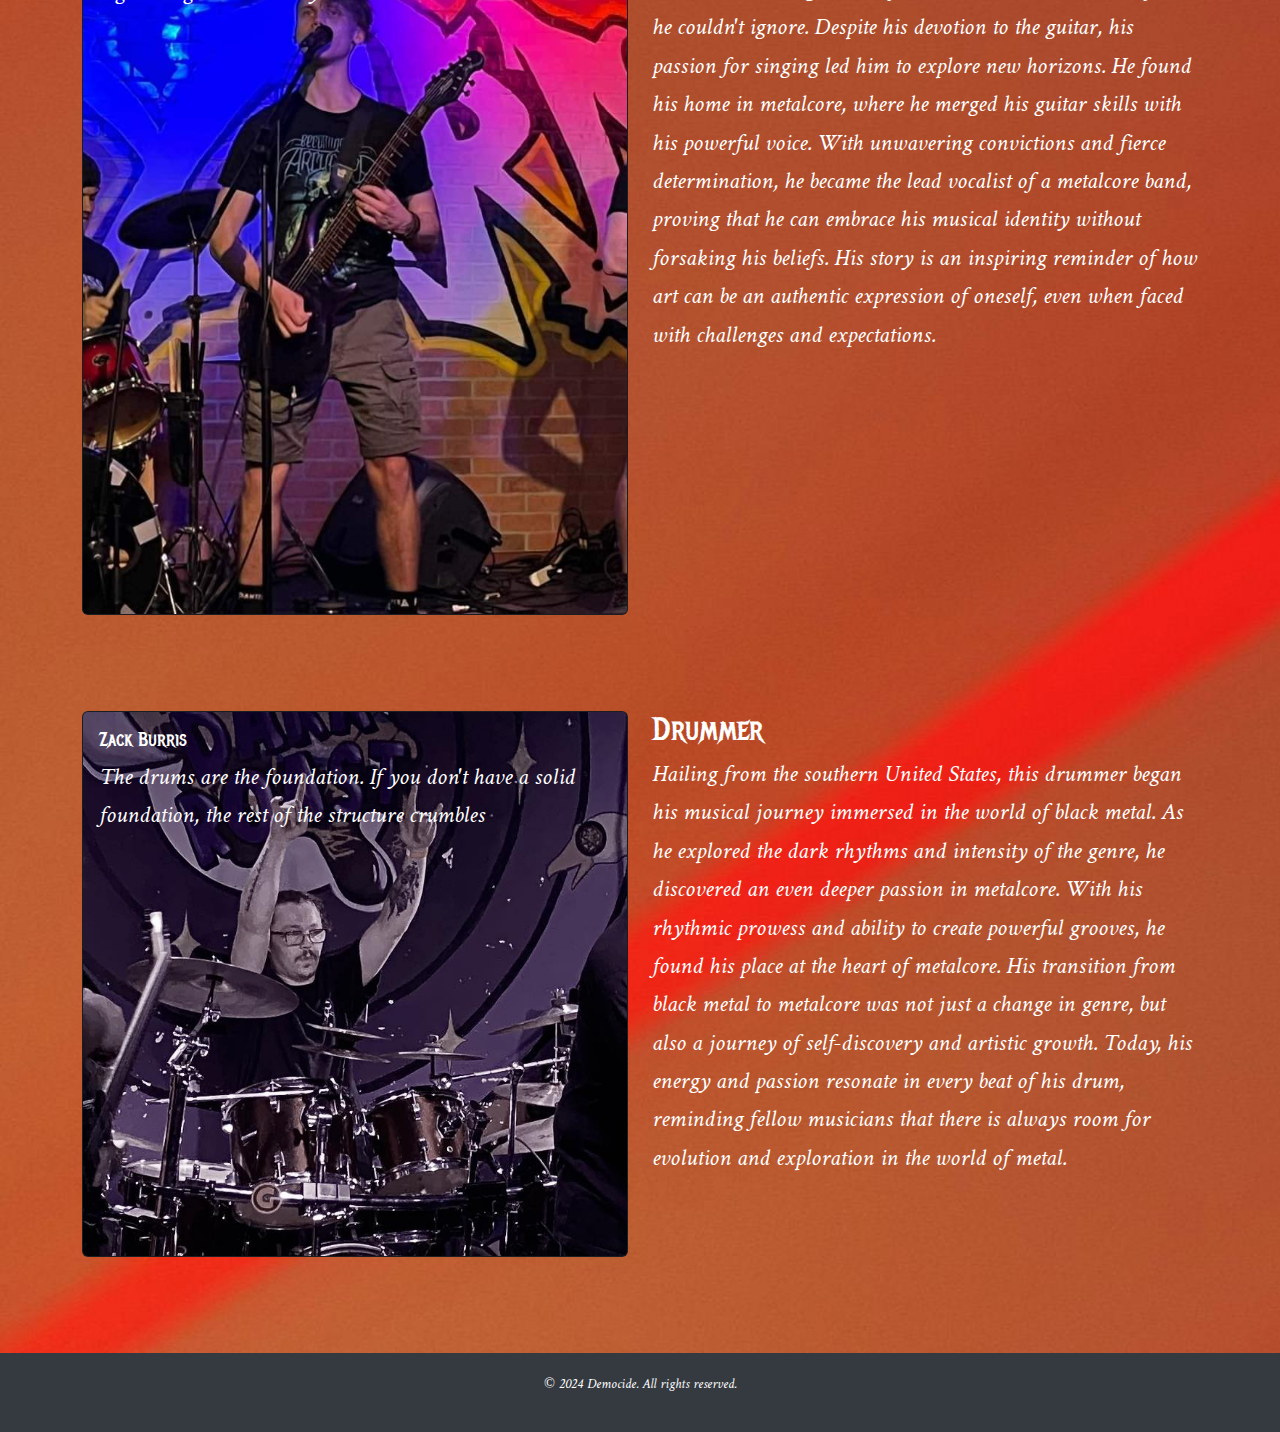
==== commit bf85e6e2: "Se corrigio alturas de textos para que quedaran a la altura de la imagen" ====
--- a/about.html
+++ b/about.html
@@ -56,20 +56,20 @@
         </p>
     </div>
 
-    <div class="container text-center my-5">
+    <div class="container text-start my-5">
         <h1 class="text-center">Members</h1>
         <div class="row row-cols-2 my-5">
             <div class="col-12 col-sm-12 col-md-12 col-lg-12 col-xl-6 fs-4 my-5">
                 <div class="card text-bg-dark">
-                    <img src="assets/images/josh1.jpg" class="card-img" alt="josh1">
+                    <img src="assets/images/josh1.jpg" class="card-img" alt="carlos1">
                     <div class="card-img-overlay">
-                        <h5 class="card-title">Josh Buckmeier</h5>
-                        <p class="card-text">The guitar is an extension of myself. It's how I communicate my thoughts,
-                            feelings, and emotions to the world.</p>
+                        <h5 class="card-title">Josh Buckmeier </h5>
+                        <p class="card-text">The guitar is a beautiful instrument, but it's a demanding one. It
+                            requires you to be technically proficient, creative, and disciplined.</p>
                     </div>
                 </div>
             </div>
-            <div class="col fs-4">
+            <div class="col-12 col-sm-12 col-md-12 col-lg-12 col-xl-6 fs-4 my-5">
                 <h2>Lead Guitar</h2>
                 <p>Born in a small town, musician Josh Buckmeier was captivated by the intensity of metalcore. Despite
                     the obstacles, he fervently pursued his dream. Immersed in the guitar from a young age, he
@@ -79,7 +79,7 @@
                     passion, showing the realization of his dreams. It's a testament to the unwavering pursuit of
                     musical achievement, going from drummer on the first album to lead guitarist on the second.</p>
             </div>
-            <div class="col-12 col-sm-12 col-md-12 col-lg-12 col-xl-6 fs-4">
+            <div class="col-12 col-sm-12 col-md-12 col-lg-12 col-xl-6 fs-4 my-5">
                 <div class="card text-bg-dark">
                     <img src="assets/images/nathaniel2.jpg" class="card-img" alt="carlos1">
                     <div class="card-img-overlay">
@@ -89,7 +89,7 @@
                     </div>
                 </div>
             </div>
-            <div class="col-12 col-sm-12 col-md-12 col-lg-12 col-xl-6 fs-4">
+            <div class="col-12 col-sm-12 col-md-12 col-lg-12 col-xl-6 fs-4 my-5">
                 <h2>Rhythm Guitarist</h2>
                 <p>After years of exploring different bands and styles, a rhythm guitarist finally finds his home in
                     metalcore. Trying out various genres provided him with experience, but he never found his true
@@ -102,22 +102,21 @@
                 <div class="card text-bg-dark">
                     <img src="assets/images/carlos1.jpg" class="card-img" alt="carlos1">
                     <div class="card-img-overlay">
-                        <h5 class="card-title">Carlos Muñoz</h5>
+                        <h5 class="card-title">Carlos Muñoz </h5>
                         <p class="card-text">The bass is the heart of metal. It's what gives the music its pulse and
                             its power.</p>
                     </div>
                 </div>
             </div>
-            <div class="col-12 col-sm-12 col-md-12 col-lg-12 col-xl-6 fs-4">
+            <div class="col-12 col-sm-12 col-md-12 col-lg-12 col-xl-6 fs-4 my-5">
                 <h2>Bassist</h2>
                 <p>From a small town in Patagonia, Chile, to the United States, Carlos Muñoz, a passionate metal
                     bassist, tirelessly pursued his dreams. Defying distance and difficulties, he found his way to a
                     band in foreign lands. With passion and dedication, he immersed himself in the world of metal,
                     forging his own path to success. His story is an inspiring testament to how determination can
-                    overcome any obstacle, taking him from the remote corners of Patagonia to the global stage of metal.
-                </p>
+                    overcome any obstacle, taking him from the remote corners of Patagonia to the global stage of metal.</p>
             </div>
-            <div class="col-12 col-sm-12 col-md-12 col-lg-12 col-xl-6 fs-4">
+            <div class="col-12 col-sm-12 col-md-12 col-lg-12 col-xl-6 fs-4 my-5">
                 <div class="card text-bg-dark">
                     <img src="assets/images/nate1.jpg" class="card-img" alt="carlos1">
                     <div class="card-img-overlay">
@@ -127,7 +126,7 @@
                     </div>
                 </div>
             </div>
-            <div class="col-12 col-sm-12 col-md-12 col-lg-12 col-xl-6 fs-4">
+            <div class="col-12 col-sm-12 col-md-12 col-lg-12 col-xl-6 fs-4 my-5">
                 <h2>Vocalist</h2>
                 <p>This young vocalist, rooted in his beliefs, ventured into the music world as a guitarist, yet his
                     voice resonated with a force he couldn't ignore. Despite his devotion to the guitar, his passion for
@@ -141,13 +140,13 @@
                 <div class="card text-bg-dark">
                     <img src="assets/images/zac1.jpg" class="card-img" alt="carlos1">
                     <div class="card-img-overlay">
-                        <h5 class="card-title">Zack Burris</h5>
+                        <h5 class="card-title">Zack Burris </h5>
                         <p class="card-text">The drums are the foundation. If you don't have a solid foundation, the
                             rest of the structure crumbles</p>
                     </div>
                 </div>
             </div>
-            <div class="col-12 col-sm-12 col-md-12 col-lg-12 col-xl-6 fs-4">
+            <div class="col-12 col-sm-12 col-md-12 col-lg-12 col-xl-6 fs-4 my-5">
                 <h2>Drummer</h2>
                 <p>Hailing from the southern United States, this drummer began his musical journey immersed in the world
                     of black metal. As he explored the dark rhythms and intensity of the genre, he discovered an even
@@ -155,7 +154,8 @@
                     found his place at the heart of metalcore. His transition from black metal to metalcore was not just
                     a change in genre, but also a journey of self-discovery and artistic growth. Today, his energy and
                     passion resonate in every beat of his drum, reminding fellow musicians that there is always room for
-                    evolution and exploration in the world of metal.</p>
+                    evolution and exploration in the world of metal.
+</p>
             </div>
         </div>
     </div>
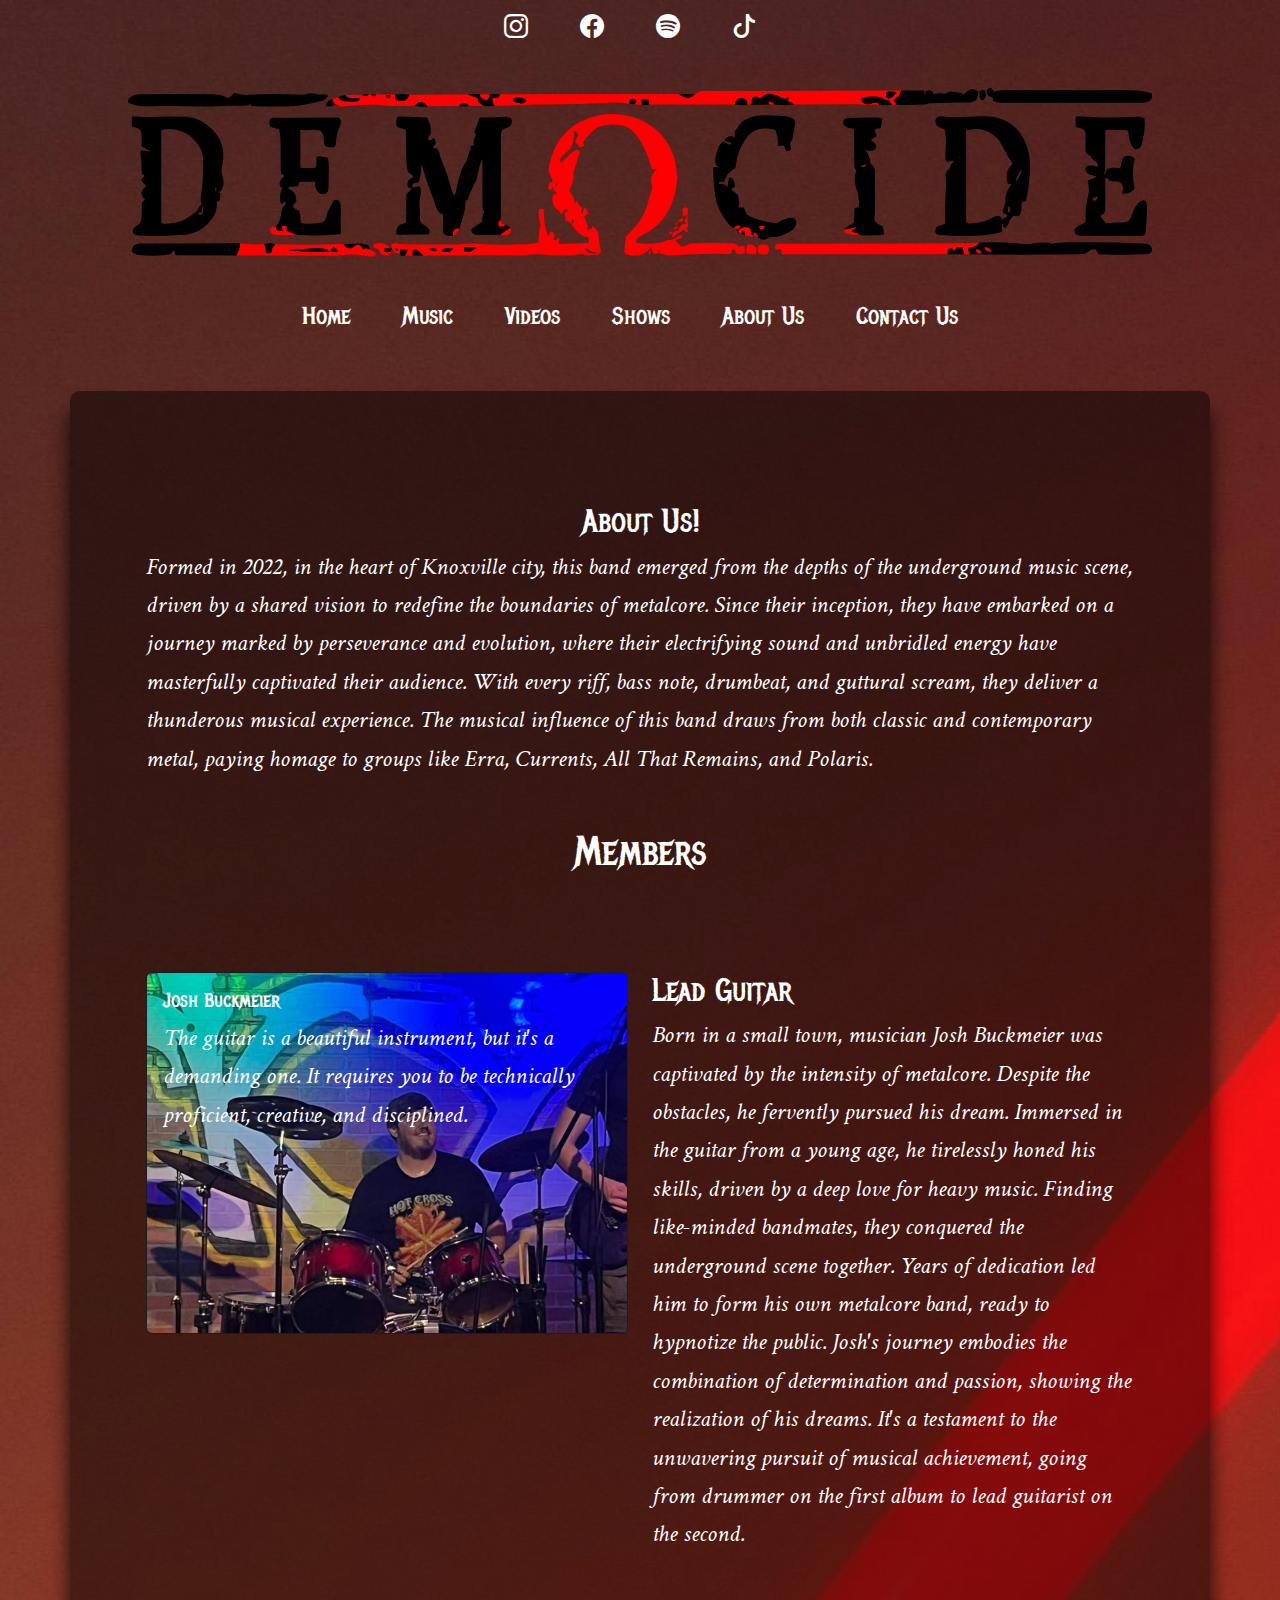
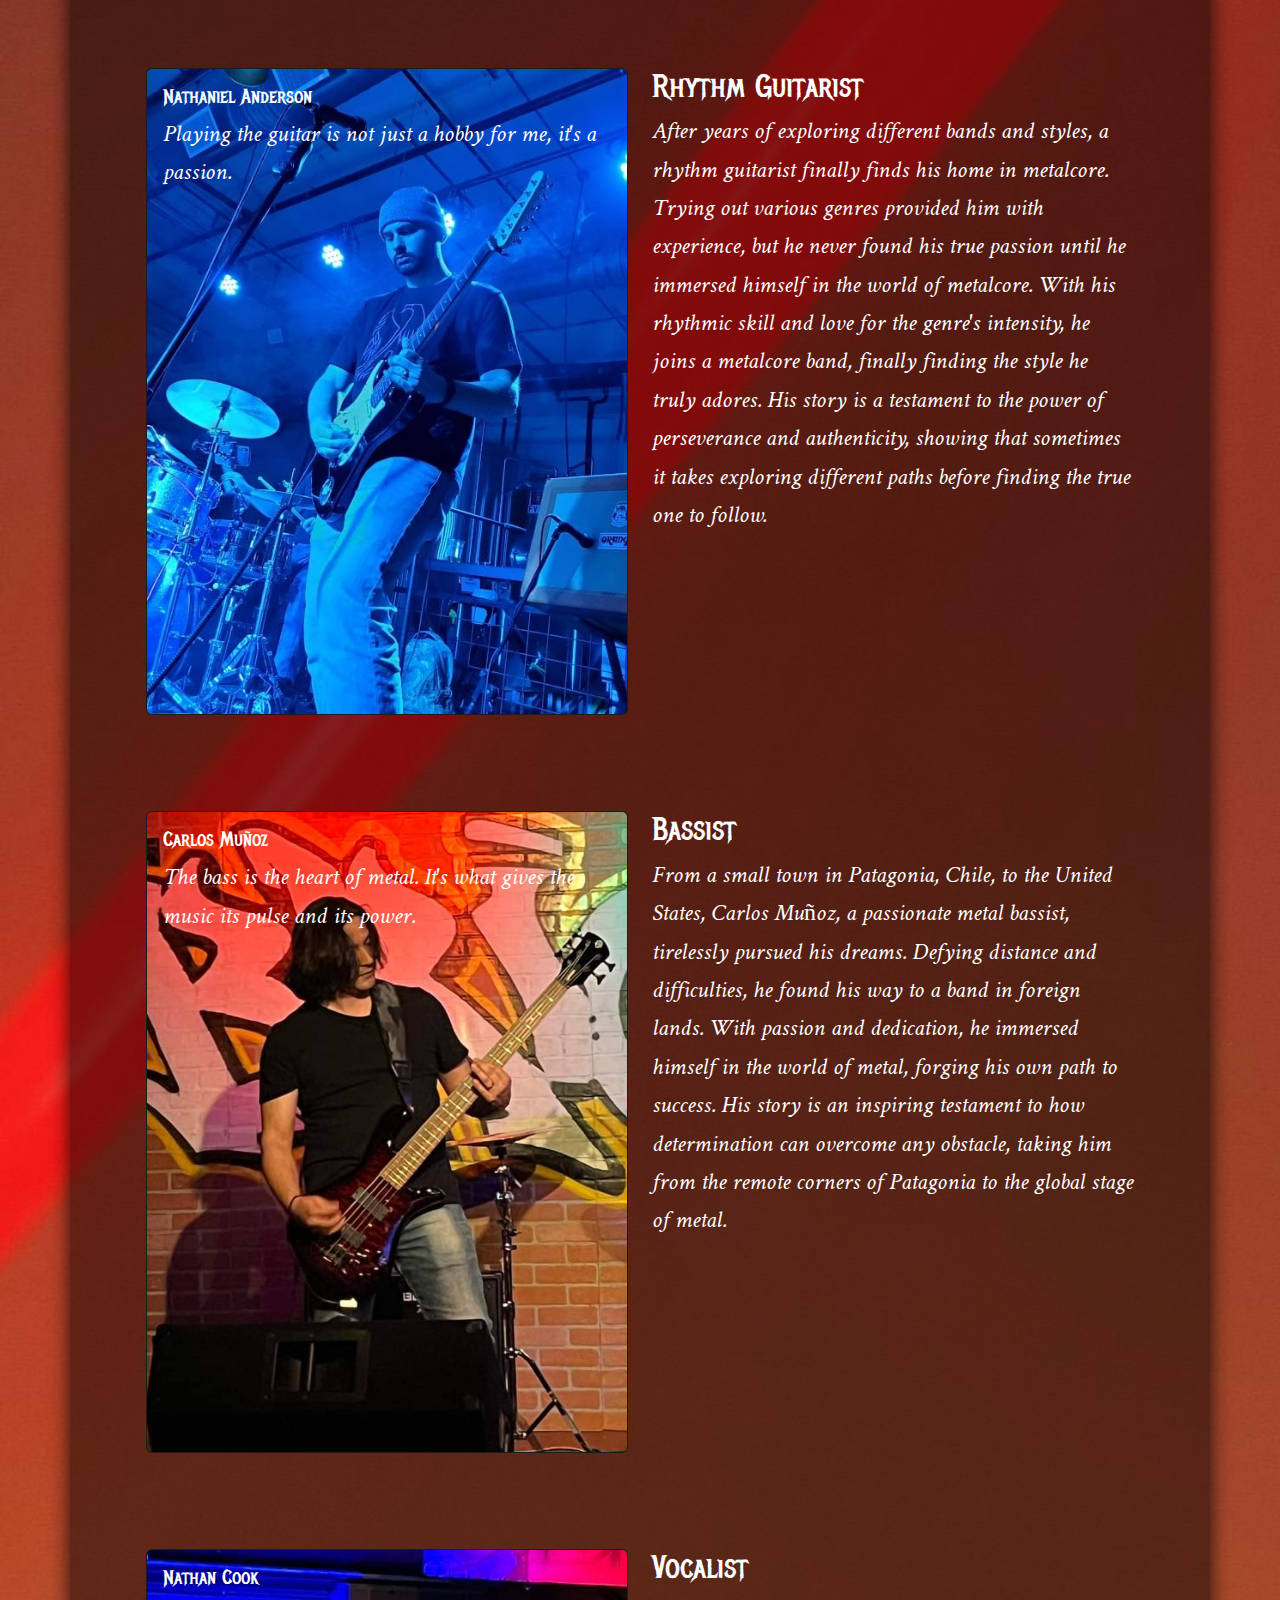
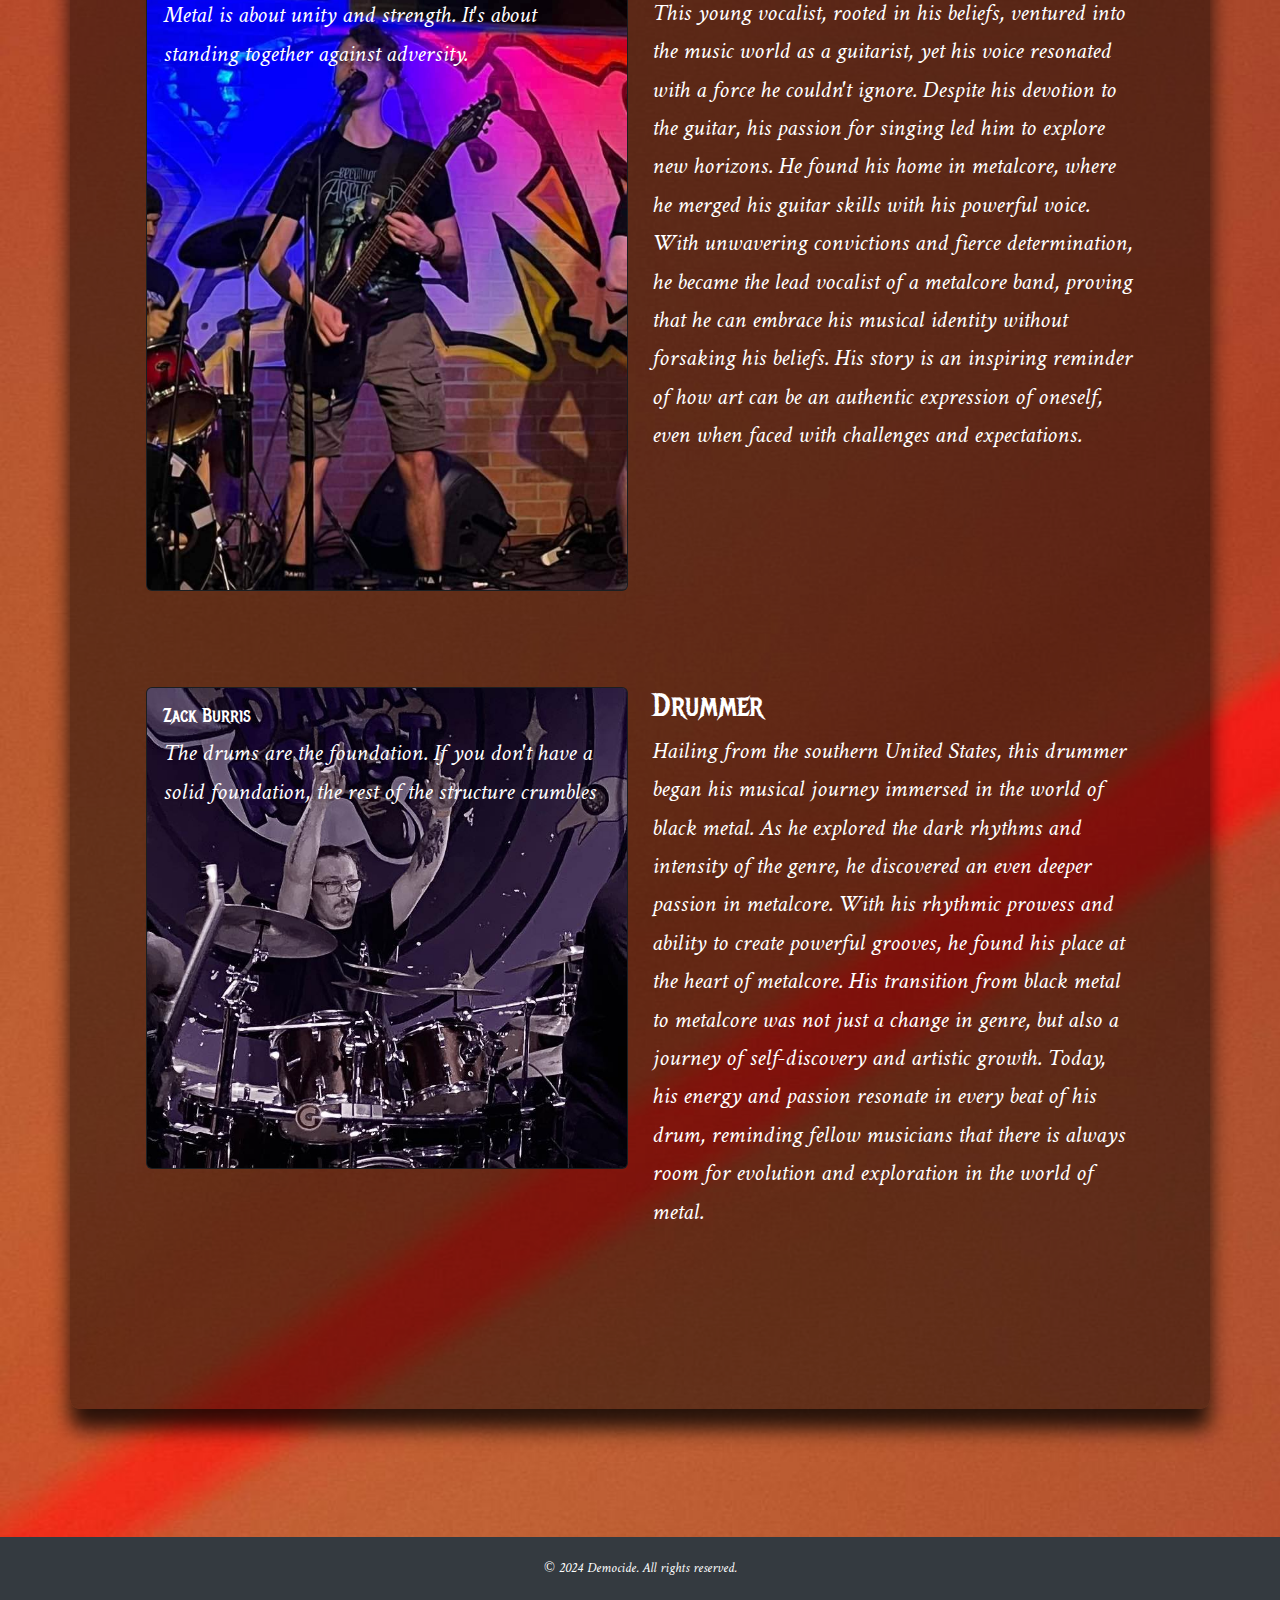
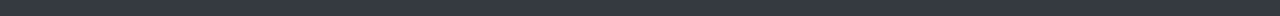
==== commit a1d29190: "added sytling" ====
--- a/about.html
+++ b/about.html
@@ -6,9 +6,10 @@
     <meta name="viewport" content="width=device-width, initial-scale=1.0">
     <title>Democide</title>
     <!-- Link to CSS file -->
+    <link rel="icon" href="assets/favicon/favicon.ico" type="image/x-icon">
     <link rel="stylesheet" href="https://cdn.jsdelivr.net/npm/bootstrap-icons@1.11.3/font/bootstrap-icons.min.css">
     <link href="https://cdn.jsdelivr.net/npm/bootstrap@5.3.3/dist/css/bootstrap.min.css" rel="stylesheet"
-        integrity="sha384-QWTKZyjpPEjISv5WaRU9OFeRpok6YctnYmDr5pNlyT2bRjXh0JMhjY6hW+ALEwIH" crossorigin="anonymous">
+          integrity="sha384-QWTKZyjpPEjISv5WaRU9OFeRpok6YctnYmDr5pNlyT2bRjXh0JMhjY6hW+ALEwIH" crossorigin="anonymous">
     <link rel="stylesheet" href="styles.css">
 
 
@@ -24,11 +25,12 @@
                                     target="_blank"><i class="bi bi-facebook"></i></a></li>
             <li class="nav-item"><a class="nav-link" href="https://open.spotify.com/artist/6cFvT78j4Enw1ZLgeTVa1p"
                                     target="_blank"><i class="bi bi-spotify"></i></a></li>
-            <li class="nav-item"><a class="nav-link" href="https://www.tiktok.com/@democidebandknoxville" target="_blank"><i
+            <li class="nav-item"><a class="nav-link" href="https://www.tiktok.com/@democidebandknoxville"
+                                    target="_blank"><i
                     class="bi bi-tiktok"></i></a></li>
         </ul>
     </nav>
-    <a href="index.html" >
+    <a href="index.html">
         <img class="d-block mx-auto" src="assets/images/logo_Democide.svg" alt="Democide Logo" id="band-logo">
     </a>
     <nav>
@@ -42,7 +44,8 @@
         </ul>
     </nav>
 </header>
-    
+
+<div class="container"  id="darkblock">
     <div class="container text-center fs-4 my-5">
         <h2>About Us!</h2>
         <p class="text-start">Formed in 2022, in the heart of Knoxville city, this band emerged from the depths of the
@@ -69,7 +72,7 @@
                     </div>
                 </div>
             </div>
-            <div class="col-12 col-sm-12 col-md-12 col-lg-12 col-xl-6 fs-4 my-5">
+            <div class="col-12 col-sm-12 col-md-12 col-lg-12 col-xl-6 fs-4 my-5 ">
                 <h2>Lead Guitar</h2>
                 <p>Born in a small town, musician Josh Buckmeier was captivated by the intensity of metalcore. Despite
                     the obstacles, he fervently pursued his dream. Immersed in the guitar from a young age, he
@@ -81,11 +84,10 @@
             </div>
             <div class="col-12 col-sm-12 col-md-12 col-lg-12 col-xl-6 fs-4 my-5">
                 <div class="card text-bg-dark">
-                    <img src="assets/images/nathaniel2.jpg" class="card-img" alt="carlos1">
+                    <img src="assets/images/Nathaniel1.jpg" class="card-img" alt="carlos1">
                     <div class="card-img-overlay">
                         <h5 class="card-title">Nathaniel Anderson </h5>
-                        <p class="card-text">The guitar is a beautiful instrument, but it's a demanding one. It
-                            requires you to be technically proficient, creative, and disciplined.</p>
+                        <p class="card-text">Playing the guitar is not just a hobby for me, it's a passion.</p>
                     </div>
                 </div>
             </div>
@@ -114,7 +116,8 @@
                     bassist, tirelessly pursued his dreams. Defying distance and difficulties, he found his way to a
                     band in foreign lands. With passion and dedication, he immersed himself in the world of metal,
                     forging his own path to success. His story is an inspiring testament to how determination can
-                    overcome any obstacle, taking him from the remote corners of Patagonia to the global stage of metal.</p>
+                    overcome any obstacle, taking him from the remote corners of Patagonia to the global stage of
+                    metal.</p>
             </div>
             <div class="col-12 col-sm-12 col-md-12 col-lg-12 col-xl-6 fs-4 my-5">
                 <div class="card text-bg-dark">
@@ -155,17 +158,19 @@
                     a change in genre, but also a journey of self-discovery and artistic growth. Today, his energy and
                     passion resonate in every beat of his drum, reminding fellow musicians that there is always room for
                     evolution and exploration in the world of metal.
-</p>
+                </p>
             </div>
         </div>
     </div>
+</div>
 
-    <!-- Footer -->
-    <footer class="content">
-        <p>&copy; 2024 Democide. All rights reserved.</p>
-    </footer>
 
-    <script src="https://cdn.jsdelivr.net/npm/bootstrap@5.3.3/dist/js/bootstrap.bundle.min.js"
+<!-- Footer -->
+<footer class="content">
+    <p>&copy; 2024 Democide. All rights reserved.</p>
+</footer>
+
+<script src="https://cdn.jsdelivr.net/npm/bootstrap@5.3.3/dist/js/bootstrap.bundle.min.js"
         integrity="sha384-YvpcrYf0tY3lHB60NNkmXc5s9fDVZLESaAA55NDzOxhy9GkcIdslK1eN7N6jIeHz"
         crossorigin="anonymous"></script>
 </body>
--- a/styles.css
+++ b/styles.css
@@ -16,7 +16,12 @@
   font-family: "Metal Mania", system-ui;
   font-weight: 400;
   font-style: normal;
-  }
+  color: white;
+  }
+
+.card-title{
+  color: white;
+}
 
 #band-logo{
   border-width: 10px;
@@ -38,7 +43,13 @@
   bottom: .1em;
   margin-bottom: 5em;
   margin-top: 3em;
-  padding: 0;
+}
+
+iframe{
+
+  background-color: rgba(0, 0, 0, 0.47);
+  box-shadow: 0px 20px 20px rgba(0, 0, 0, .8); /* Drop shadow */
+  border-radius: 15px;
 }
 
 /*header{*/
@@ -54,6 +65,11 @@
   background-color: #212529; /* Negro */
   color: #ffffff; /* Blanco */
   line-height: 1.6;
+
+  /*Esto va ayudar a que el footer se quede abajo*/
+  display: flex;
+  flex-direction: column;
+  min-height: 100vh;
 
   background-image: url("assets/images/pexels-jplenio.jpg");
   background-repeat: no-repeat;
@@ -144,6 +160,8 @@
 }
 
 footer {
+  /*Esot va ayudar que el footer se quede abajo*/
+  margin-top: auto;
   background-color: #343a40; /* Gris oscuro */
   text-align: center;
   padding: 20px;
@@ -160,3 +178,44 @@
   padding-bottom: 5em;
   backdrop-filter: blur(80px);
 }
+
+#darkblock{
+  background-color: rgba(0, 0, 0, 0.47);
+  border-radius: 10px;
+  padding: 4em;
+  box-shadow: 0px 20px 20px rgba(0, 0, 0, .8); /* Drop shadow */
+  margin-top: 3em;
+  margin-bottom: 8em;
+
+}
+
+
+/*Media Types*/
+@media (max-width: 500px) {
+  header{
+    margin-bottom: 1em;
+  }
+
+  #nav-1{
+    margin-top: 1.5rem;
+  }
+
+  #nav-2{
+    margin-top: 1.5rem;
+  }
+
+  #band-logo{
+    margin-top: 1.5rem;
+  }
+
+  .spotify-play{
+    width: 50%;
+    height: 200px;
+    position: absolute;
+    top: 50%;
+    left: 50%;
+    transform: translate(-50%, -50%);
+
+  }
+  
+}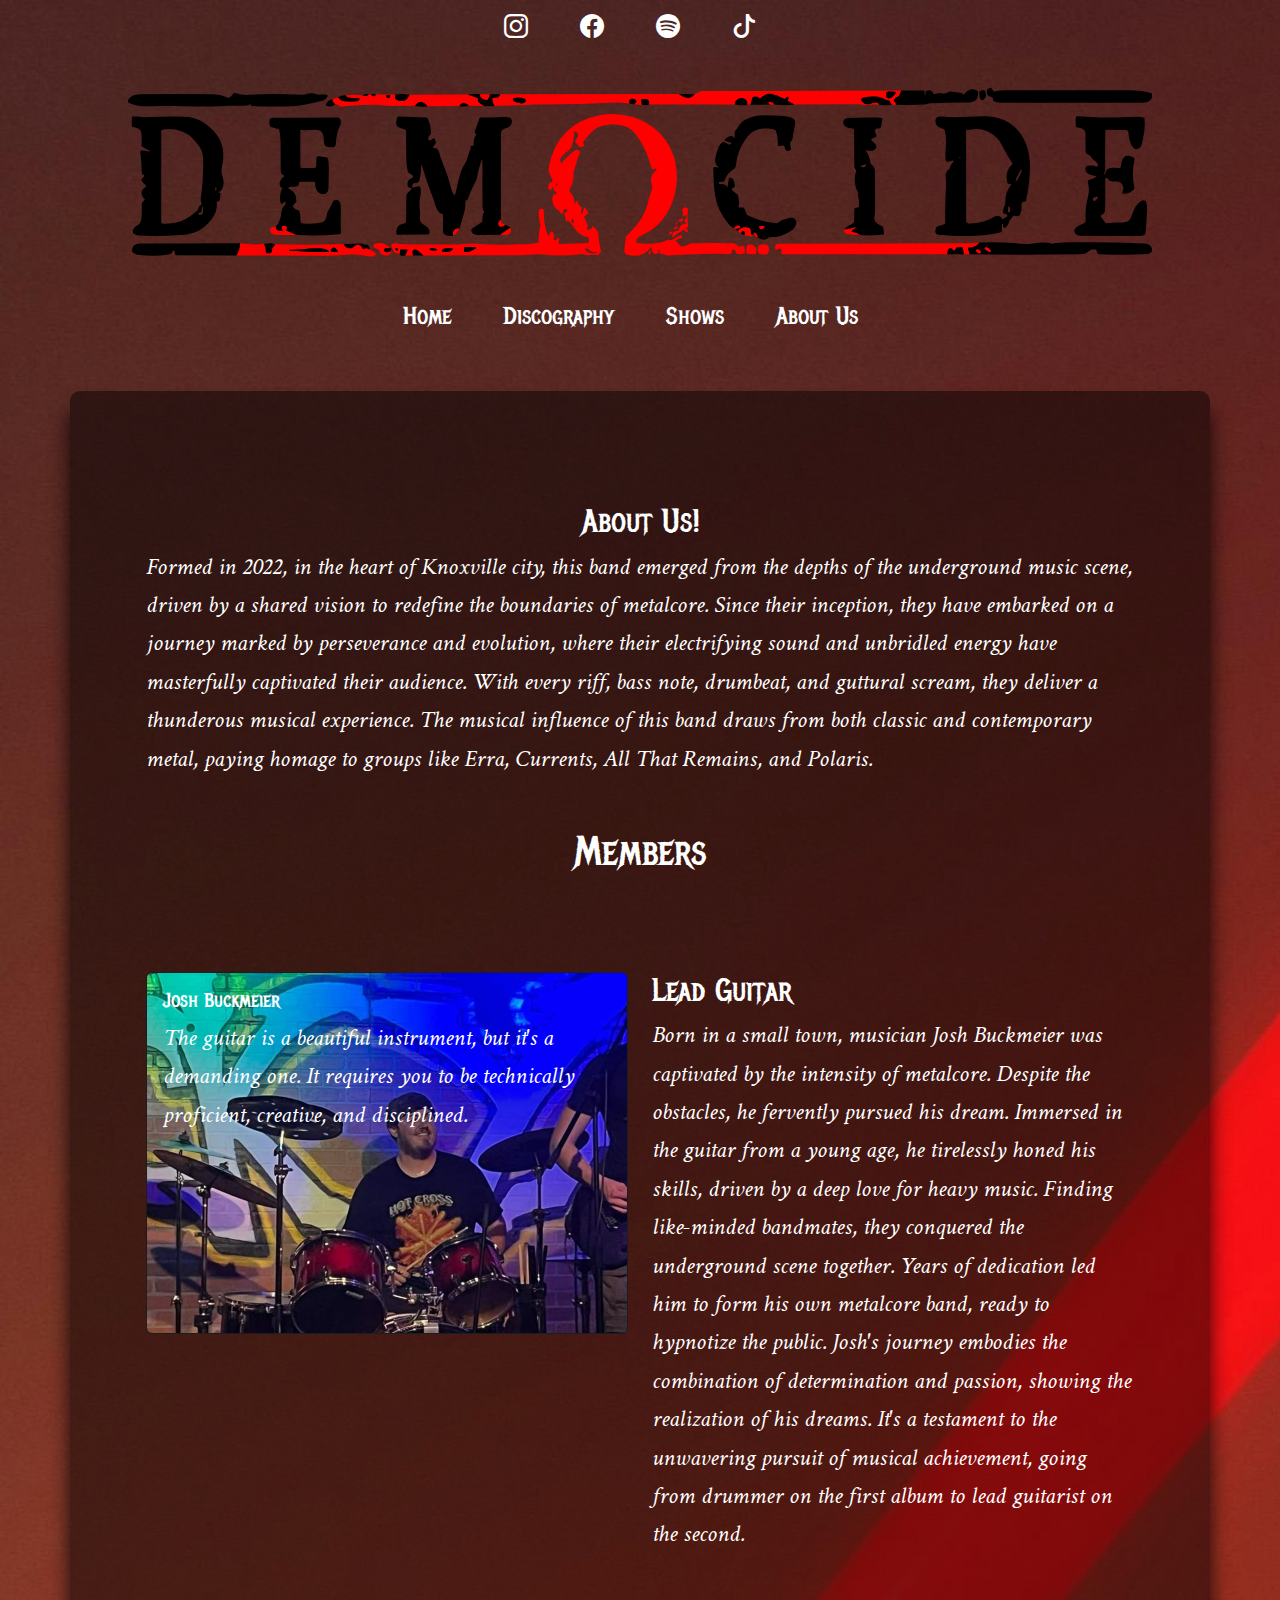
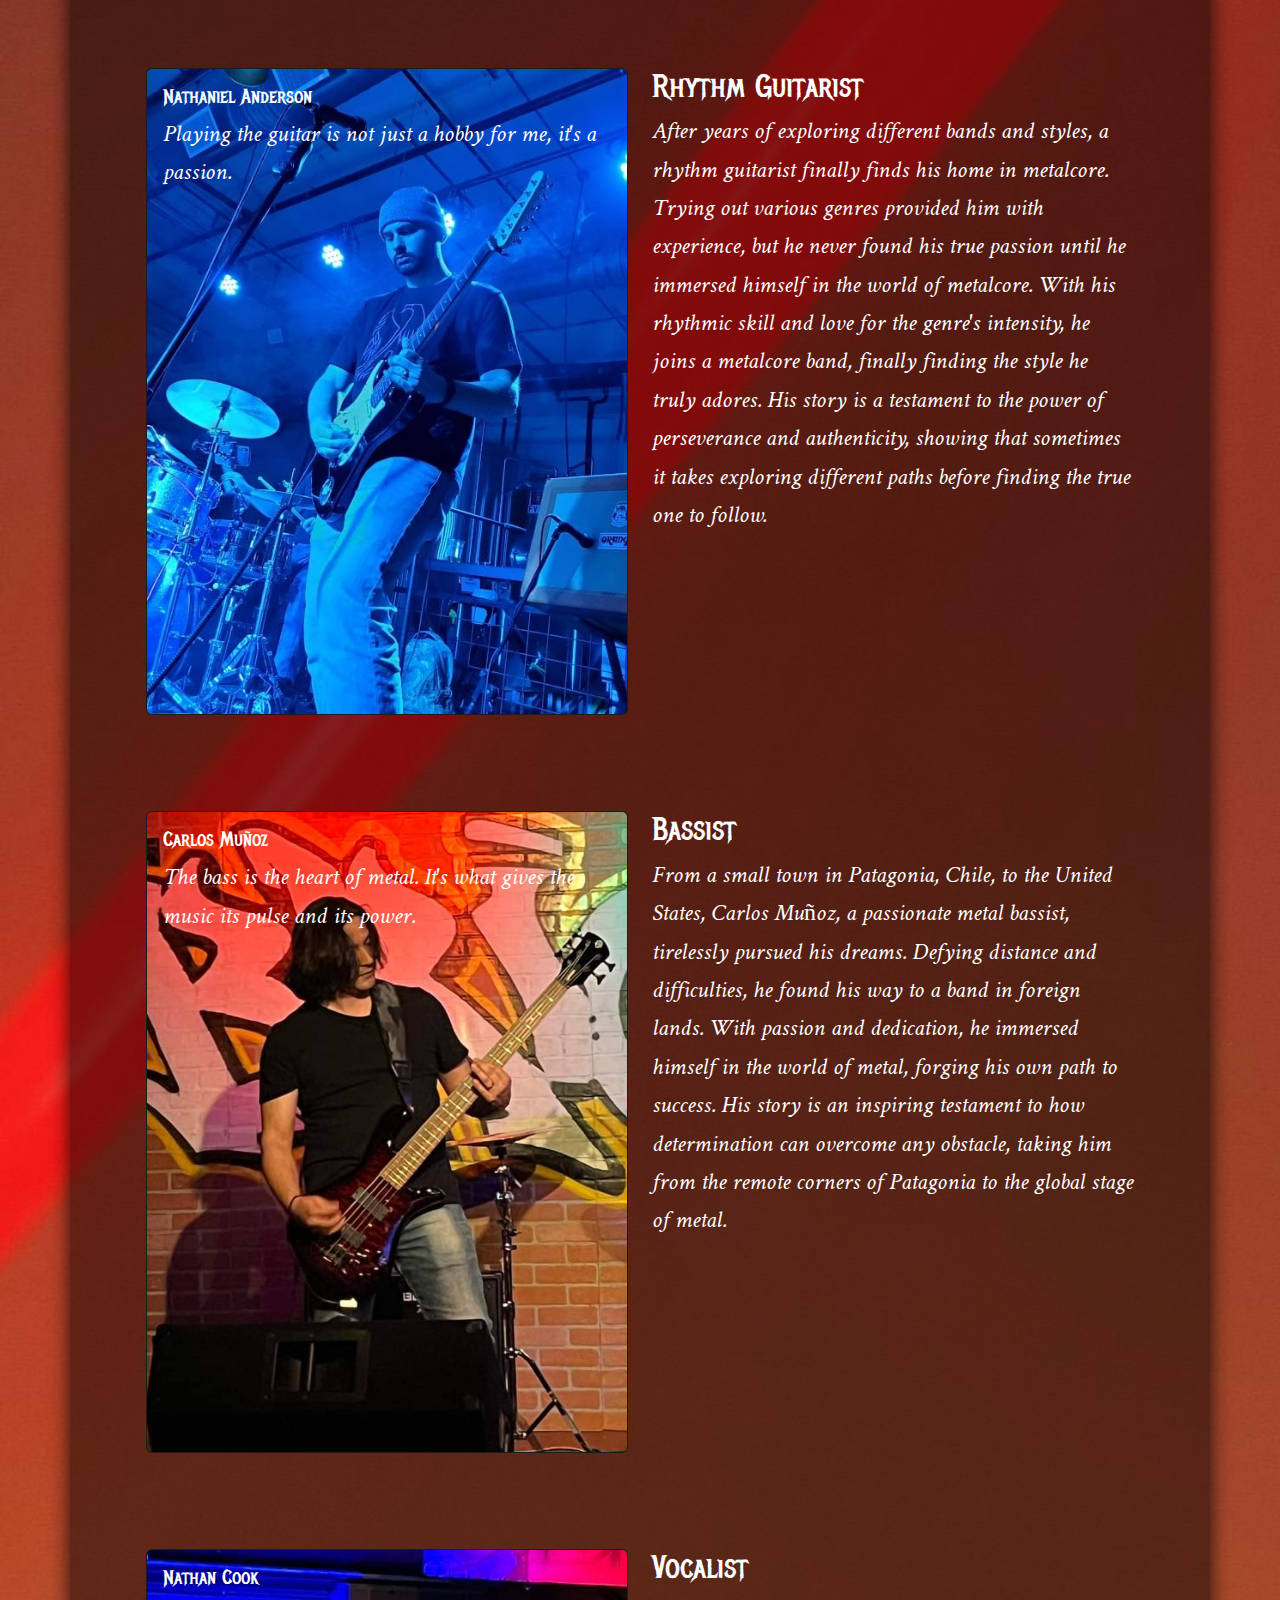
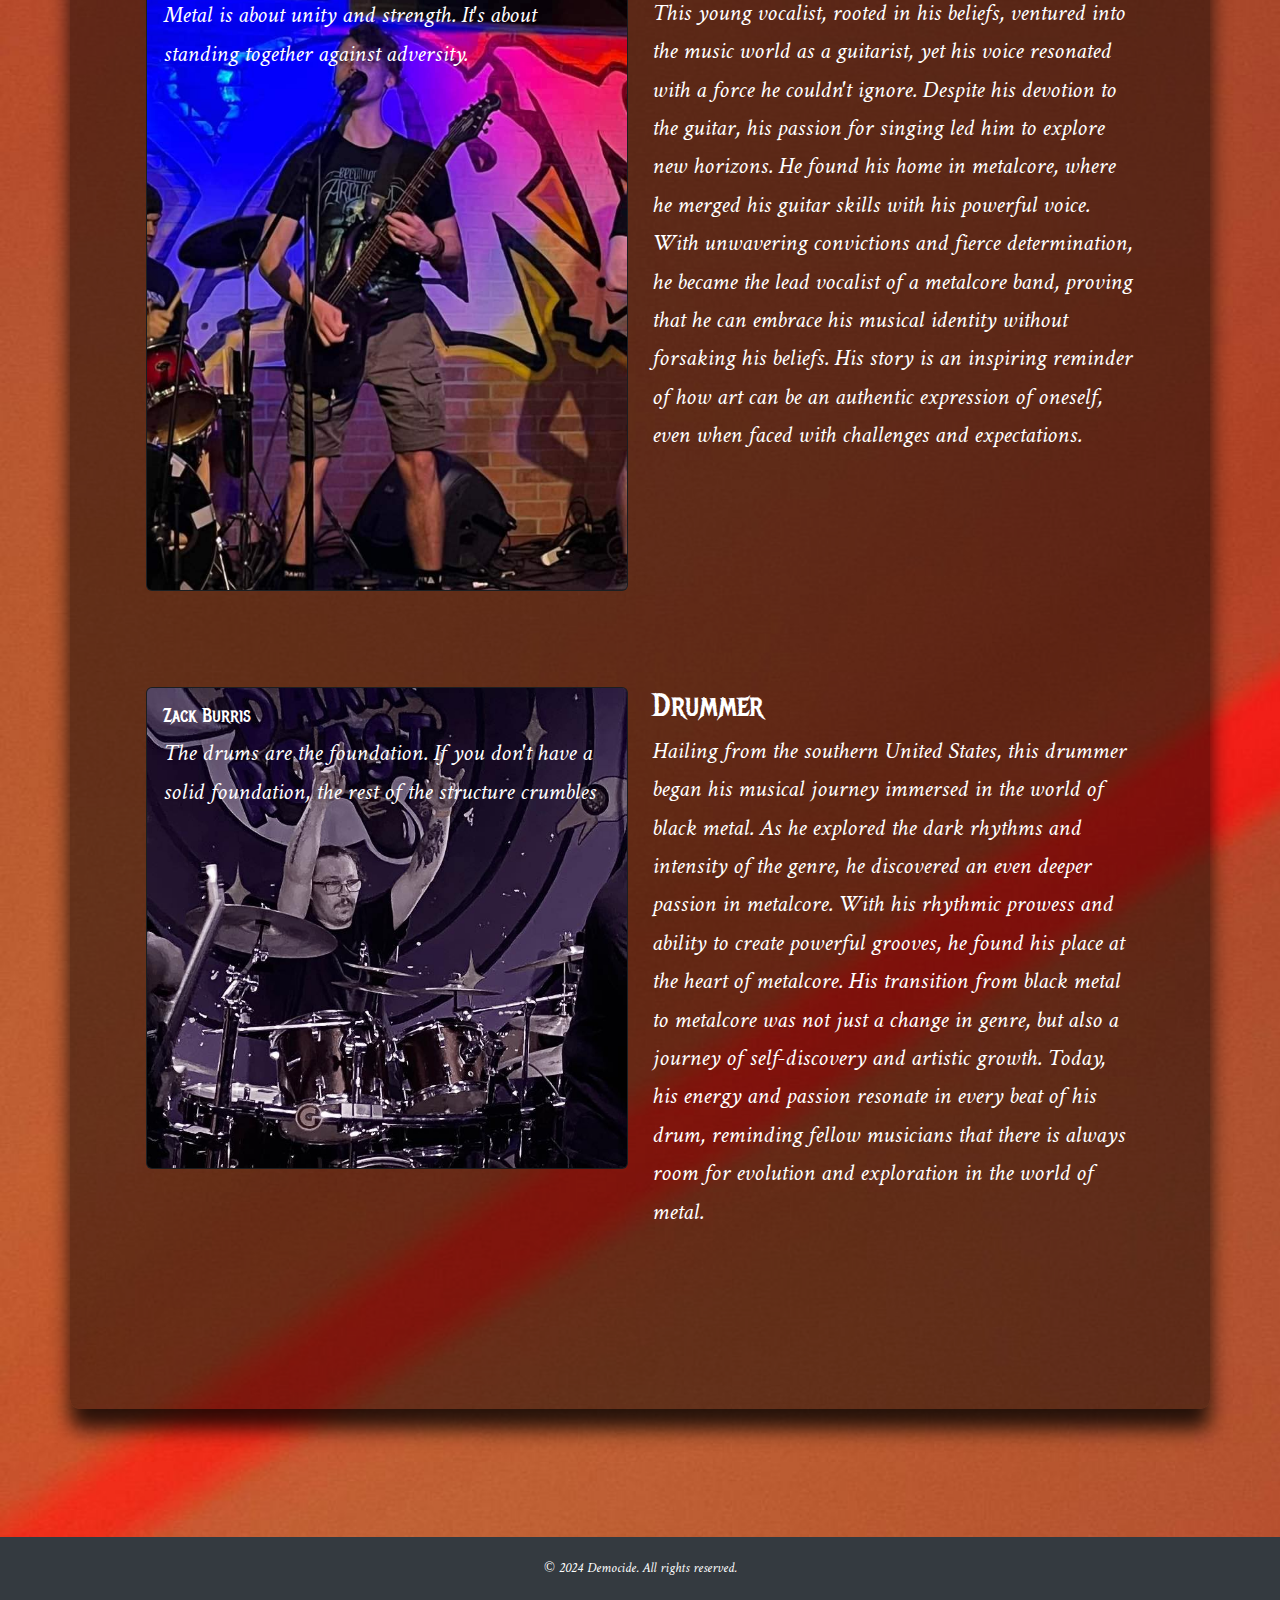
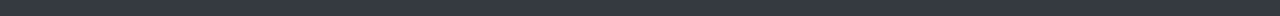
==== commit b4152522: "Comentar links no usados" ====
--- a/about.html
+++ b/about.html
@@ -17,7 +17,7 @@
 
 <body>
 <header>
-    <nav>
+    <nav id="nav-1">
         <ul class="nav justify-content-center fs-4">
             <li class="nav-item"><a class="nav-link" href="https://www.instagram.com/democidebandknoxville/"
                                     target="_blank"><i class="bi bi-instagram"></i></a></li>
@@ -25,22 +25,21 @@
                                     target="_blank"><i class="bi bi-facebook"></i></a></li>
             <li class="nav-item"><a class="nav-link" href="https://open.spotify.com/artist/6cFvT78j4Enw1ZLgeTVa1p"
                                     target="_blank"><i class="bi bi-spotify"></i></a></li>
-            <li class="nav-item"><a class="nav-link" href="https://www.tiktok.com/@democidebandknoxville"
-                                    target="_blank"><i
+            <li class="nav-item"><a class="nav-link" href="https://www.tiktok.com/@democidebandknoxville" target="_blank"><i
                     class="bi bi-tiktok"></i></a></li>
         </ul>
     </nav>
     <a href="index.html">
         <img class="d-block mx-auto" src="assets/images/logo_Democide.svg" alt="Democide Logo" id="band-logo">
     </a>
-    <nav>
+    <nav id="nav-2">
         <ul class="nav justify-content-center fs-4">
             <li class="nav-item"><a class="nav-link" href="index.html">Home</a></li>
-            <li class="nav-item"><a class="nav-link" href="music.html">Music</a></li>
-            <li class="nav-item"><a class="nav-link" href="videos.html">Videos</a></li>
+            <li class="nav-item"><a class="nav-link" href="music.html">Discography</a></li>
+            <!--        <li class="nav-item"><a class="nav-link" href="videos.html">Videos</a></li>-->
             <li class="nav-item"><a class="nav-link" href="shows.html">Shows</a></li>
             <li class="nav-item"><a class="nav-link" href="about.html">About Us</a></li>
-            <li class="nav-item"><a class="nav-link" href="contact.html">Contact Us</a></li>
+            <!--        <li class="nav-item"><a class="nav-link" href="contact.html">Contact Us</a></li>-->
         </ul>
     </nav>
 </header>
@@ -166,7 +165,7 @@
 
 
 <!-- Footer -->
-<footer class="content">
+<footer>
     <p>&copy; 2024 Democide. All rights reserved.</p>
 </footer>
 
--- a/styles.css
+++ b/styles.css
@@ -191,7 +191,7 @@
 
 
 /*Media Types*/
-@media (max-width: 500px) {
+/* @media (max-width: 500px) {
   header{
     margin-bottom: 1em;
   }
@@ -218,4 +218,5 @@
 
   }
   
-}+} */
+
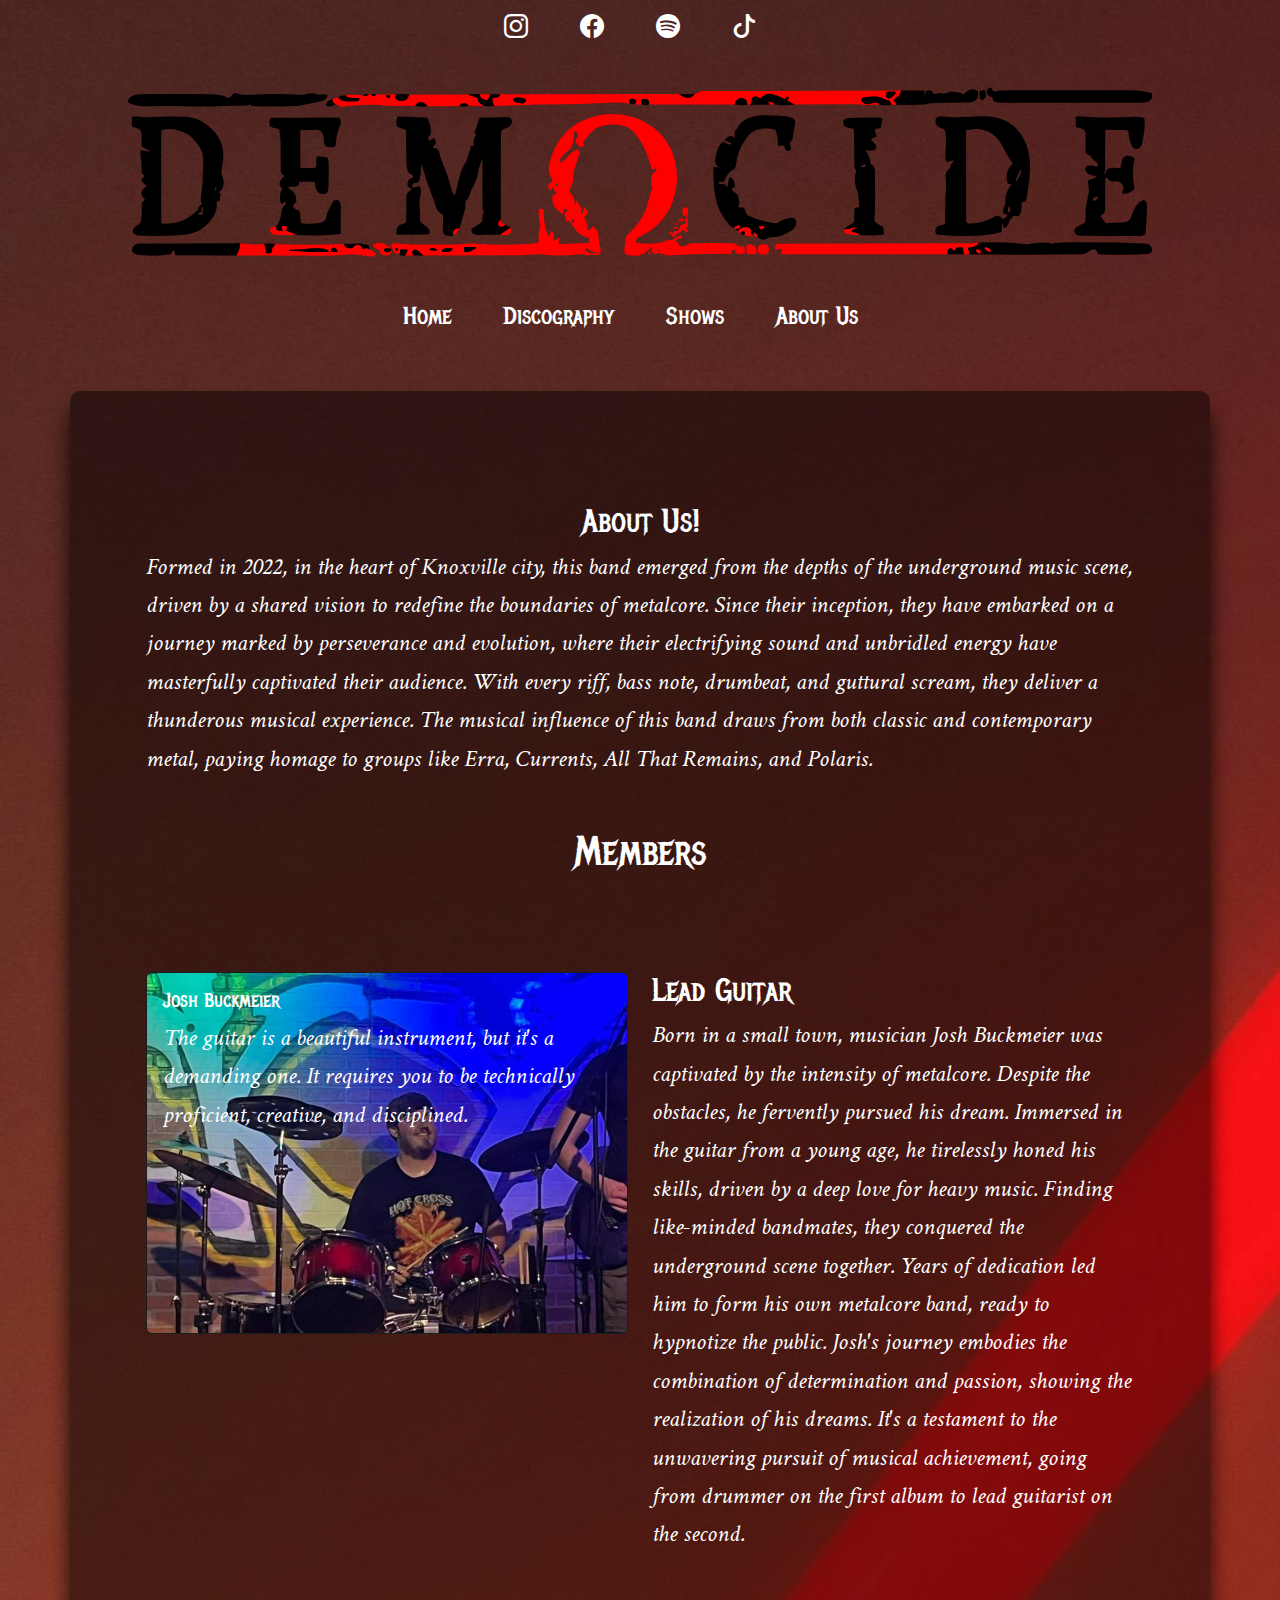
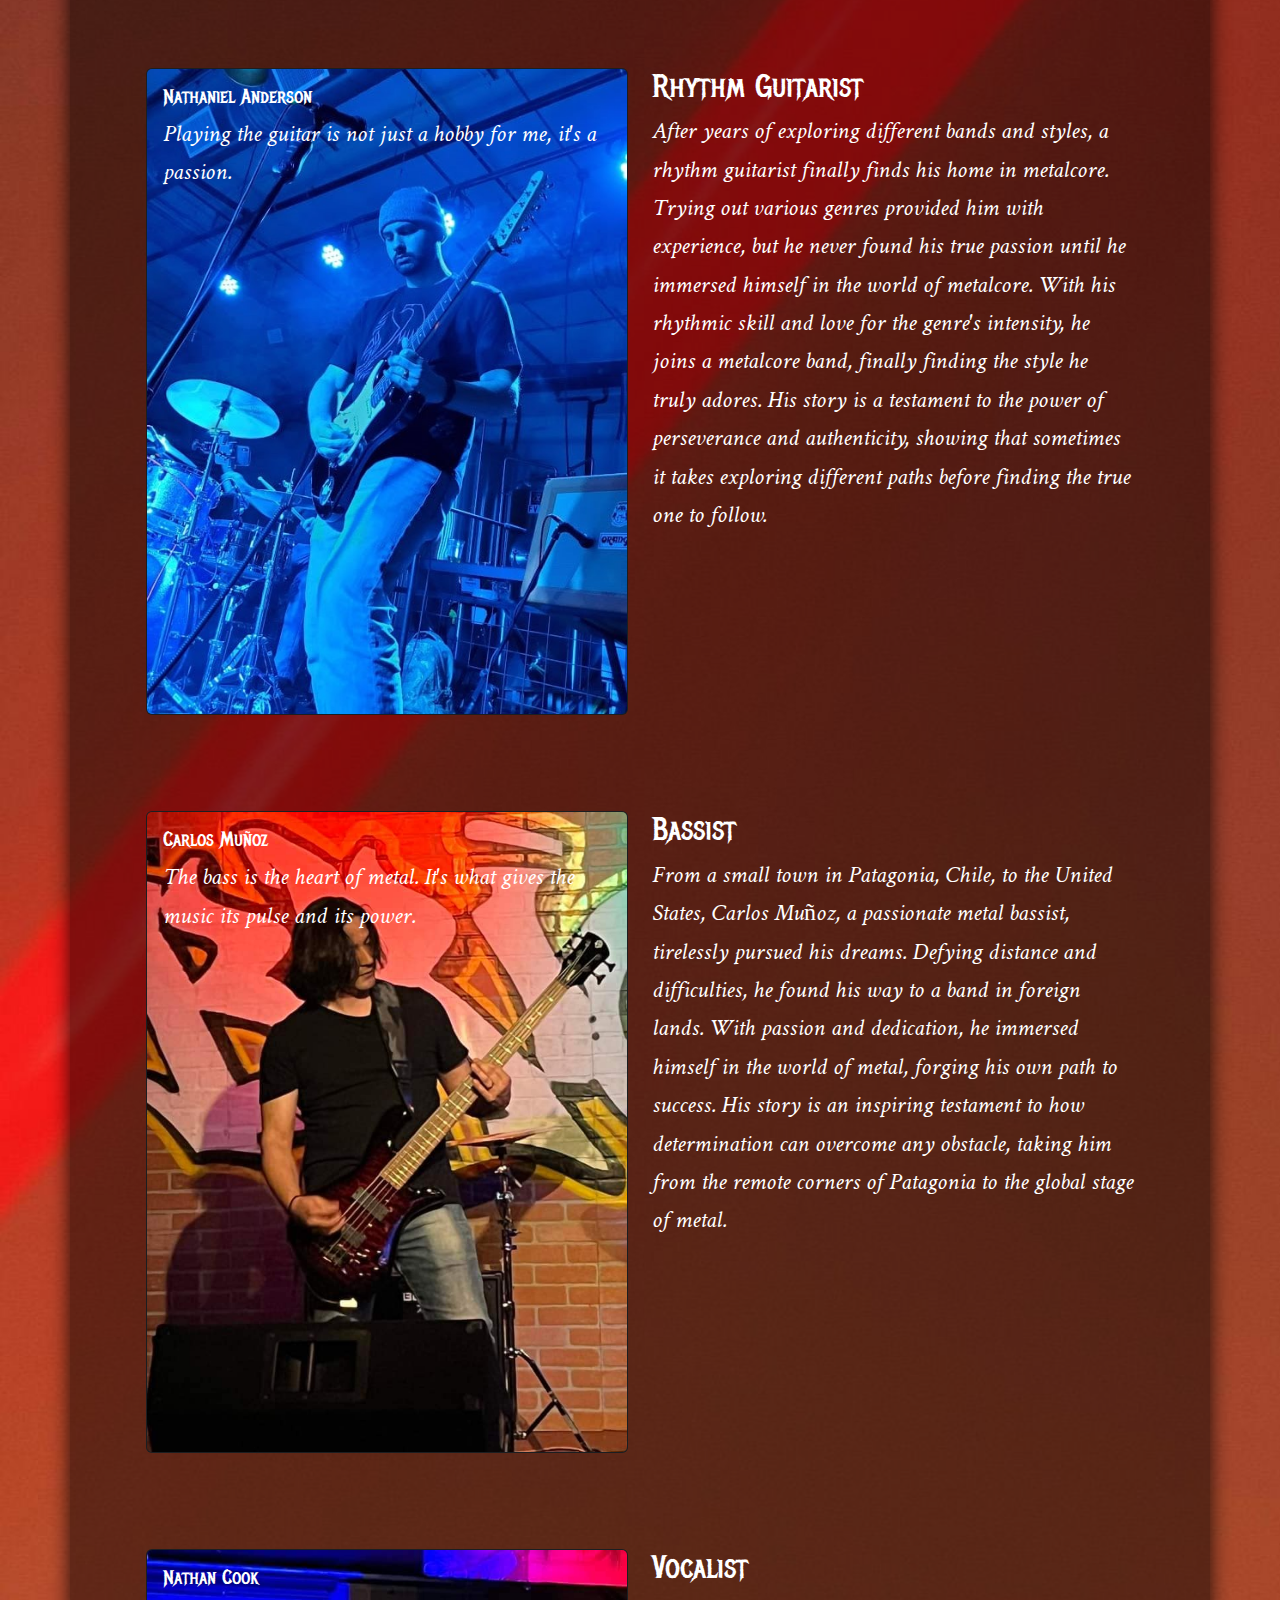
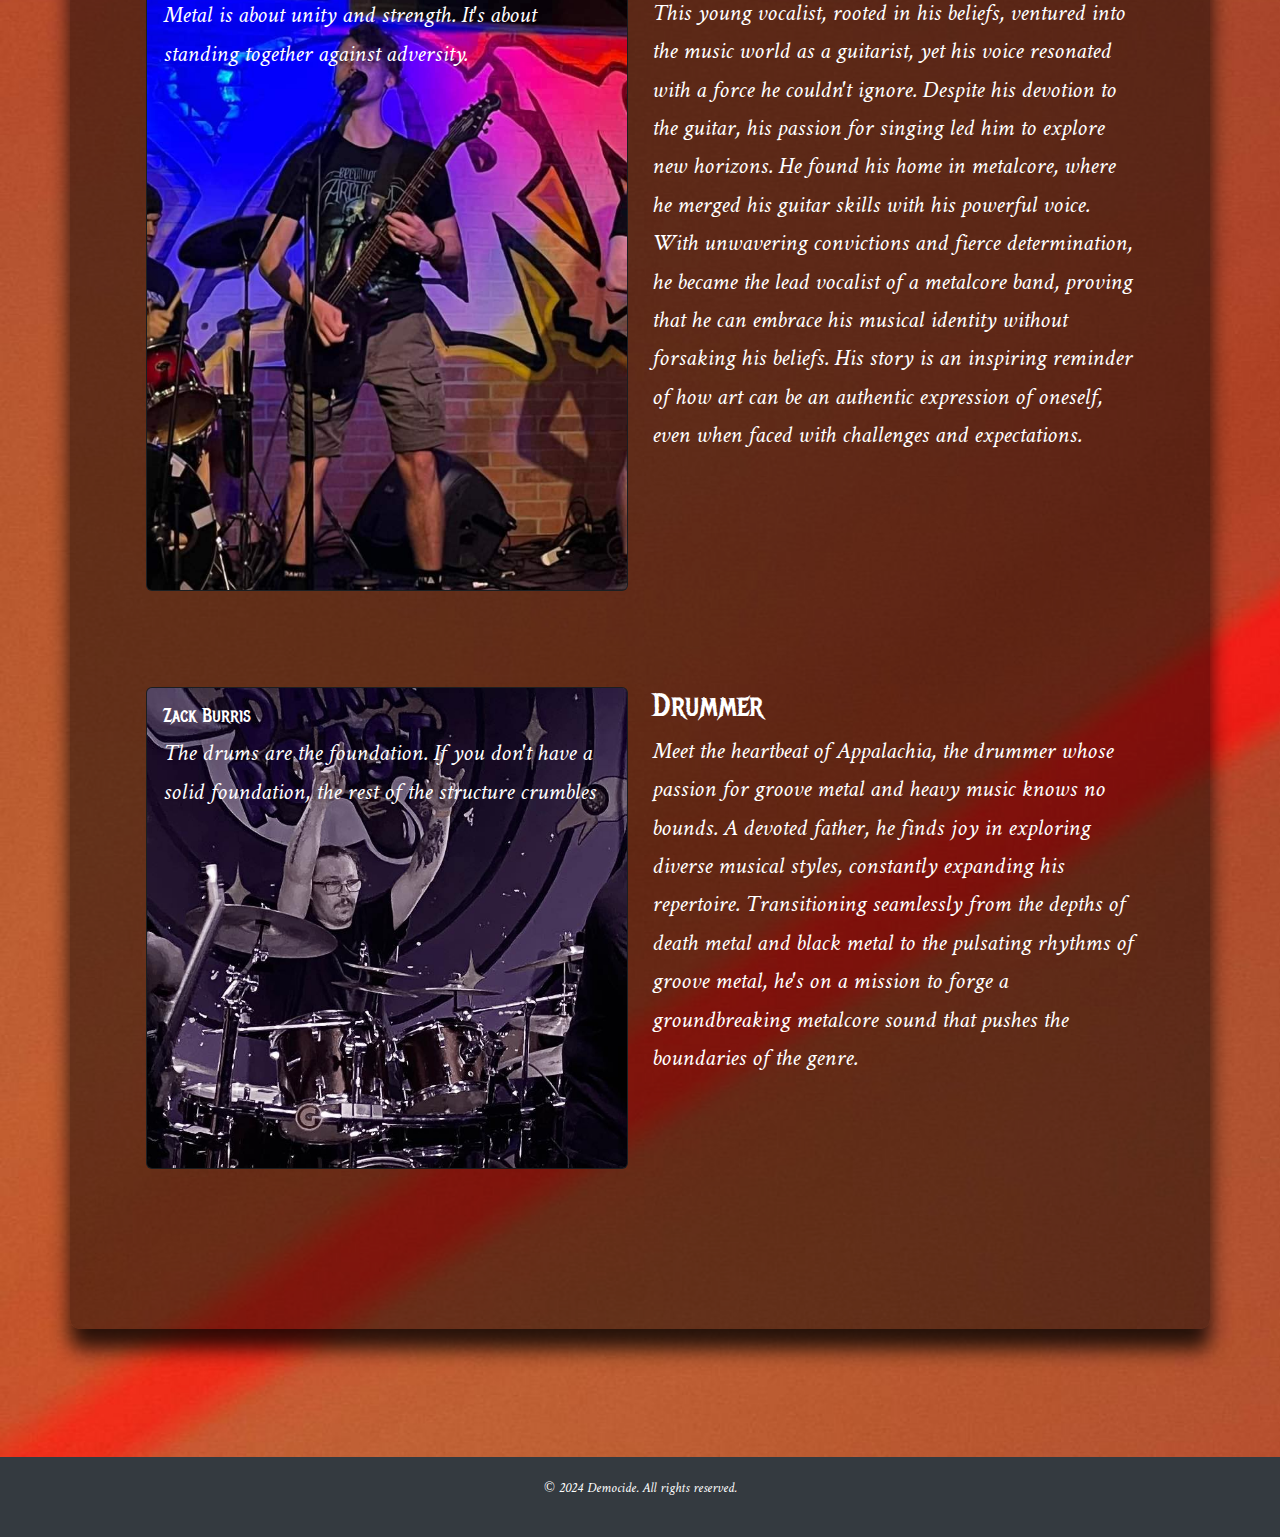
==== commit 78e0a0b6: "Change Zack's text" ====
--- a/about.html
+++ b/about.html
@@ -9,167 +9,179 @@
     <link rel="icon" href="assets/favicon/favicon.ico" type="image/x-icon">
     <link rel="stylesheet" href="https://cdn.jsdelivr.net/npm/bootstrap-icons@1.11.3/font/bootstrap-icons.min.css">
     <link href="https://cdn.jsdelivr.net/npm/bootstrap@5.3.3/dist/css/bootstrap.min.css" rel="stylesheet"
-          integrity="sha384-QWTKZyjpPEjISv5WaRU9OFeRpok6YctnYmDr5pNlyT2bRjXh0JMhjY6hW+ALEwIH" crossorigin="anonymous">
+        integrity="sha384-QWTKZyjpPEjISv5WaRU9OFeRpok6YctnYmDr5pNlyT2bRjXh0JMhjY6hW+ALEwIH" crossorigin="anonymous">
     <link rel="stylesheet" href="styles.css">
 
 
 </head>
 
 <body>
-<header>
-    <nav id="nav-1">
-        <ul class="nav justify-content-center fs-4">
-            <li class="nav-item"><a class="nav-link" href="https://www.instagram.com/democidebandknoxville/"
-                                    target="_blank"><i class="bi bi-instagram"></i></a></li>
-            <li class="nav-item"><a class="nav-link" href="https://www.facebook.com/profile.php?id=100091388051534"
-                                    target="_blank"><i class="bi bi-facebook"></i></a></li>
-            <li class="nav-item"><a class="nav-link" href="https://open.spotify.com/artist/6cFvT78j4Enw1ZLgeTVa1p"
-                                    target="_blank"><i class="bi bi-spotify"></i></a></li>
-            <li class="nav-item"><a class="nav-link" href="https://www.tiktok.com/@democidebandknoxville" target="_blank"><i
-                    class="bi bi-tiktok"></i></a></li>
-        </ul>
-    </nav>
-    <a href="index.html">
-        <img class="d-block mx-auto" src="assets/images/logo_Democide.svg" alt="Democide Logo" id="band-logo">
-    </a>
-    <nav id="nav-2">
-        <ul class="nav justify-content-center fs-4">
-            <li class="nav-item"><a class="nav-link" href="index.html">Home</a></li>
-            <li class="nav-item"><a class="nav-link" href="music.html">Discography</a></li>
-            <!--        <li class="nav-item"><a class="nav-link" href="videos.html">Videos</a></li>-->
-            <li class="nav-item"><a class="nav-link" href="shows.html">Shows</a></li>
-            <li class="nav-item"><a class="nav-link" href="about.html">About Us</a></li>
-            <!--        <li class="nav-item"><a class="nav-link" href="contact.html">Contact Us</a></li>-->
-        </ul>
-    </nav>
-</header>
+    <header>
+        <nav id="nav-1">
+            <ul class="nav justify-content-center fs-4">
+                <li class="nav-item"><a class="nav-link" href="https://www.instagram.com/democidebandknoxville/"
+                        target="_blank"><i class="bi bi-instagram"></i></a></li>
+                <li class="nav-item"><a class="nav-link" href="https://www.facebook.com/profile.php?id=100091388051534"
+                        target="_blank"><i class="bi bi-facebook"></i></a></li>
+                <li class="nav-item"><a class="nav-link" href="https://open.spotify.com/artist/6cFvT78j4Enw1ZLgeTVa1p"
+                        target="_blank"><i class="bi bi-spotify"></i></a></li>
+                <li class="nav-item"><a class="nav-link" href="https://www.tiktok.com/@democidebandknoxville"
+                        target="_blank"><i class="bi bi-tiktok"></i></a></li>
+            </ul>
+        </nav>
+        <a href="index.html">
+            <img class="d-block mx-auto" src="assets/images/logo_Democide.svg" alt="Democide Logo" id="band-logo">
+        </a>
+        <nav id="nav-2">
+            <ul class="nav justify-content-center fs-4">
+                <li class="nav-item"><a class="nav-link" href="index.html">Home</a></li>
+                <li class="nav-item"><a class="nav-link" href="music.html">Discography</a></li>
+                <!--        <li class="nav-item"><a class="nav-link" href="videos.html">Videos</a></li>-->
+                <li class="nav-item"><a class="nav-link" href="shows.html">Shows</a></li>
+                <li class="nav-item"><a class="nav-link" href="about.html">About Us</a></li>
+                <!--        <li class="nav-item"><a class="nav-link" href="contact.html">Contact Us</a></li>-->
+            </ul>
+        </nav>
+    </header>
 
-<div class="container"  id="darkblock">
-    <div class="container text-center fs-4 my-5">
-        <h2>About Us!</h2>
-        <p class="text-start">Formed in 2022, in the heart of Knoxville city, this band emerged from the depths of the
-            underground music scene, driven by a shared vision to redefine the boundaries of metalcore. Since their
-            inception, they have embarked on a journey marked by perseverance and evolution, where their electrifying
-            sound and unbridled energy have masterfully captivated their audience. With every riff, bass note, drumbeat,
-            and guttural scream, they deliver a thunderous musical experience.
+    <div class="container" id="darkblock">
+        <div class="container text-center fs-4 my-5">
+            <h2>About Us!</h2>
+            <p class="text-start">Formed in 2022, in the heart of Knoxville city, this band emerged from the depths of
+                the
+                underground music scene, driven by a shared vision to redefine the boundaries of metalcore. Since their
+                inception, they have embarked on a journey marked by perseverance and evolution, where their
+                electrifying
+                sound and unbridled energy have masterfully captivated their audience. With every riff, bass note,
+                drumbeat,
+                and guttural scream, they deliver a thunderous musical experience.
 
-            The musical influence of this band draws from both classic and contemporary metal, paying homage to groups
-            like Erra, Currents, All That Remains, and Polaris.
-        </p>
-    </div>
+                The musical influence of this band draws from both classic and contemporary metal, paying homage to
+                groups
+                like Erra, Currents, All That Remains, and Polaris.
+            </p>
+        </div>
 
-    <div class="container text-start my-5">
-        <h1 class="text-center">Members</h1>
-        <div class="row row-cols-2 my-5">
-            <div class="col-12 col-sm-12 col-md-12 col-lg-12 col-xl-6 fs-4 my-5">
-                <div class="card text-bg-dark">
-                    <img src="assets/images/josh1.jpg" class="card-img" alt="carlos1">
-                    <div class="card-img-overlay">
-                        <h5 class="card-title">Josh Buckmeier </h5>
-                        <p class="card-text">The guitar is a beautiful instrument, but it's a demanding one. It
-                            requires you to be technically proficient, creative, and disciplined.</p>
+        <div class="container text-start my-5">
+            <h1 class="text-center">Members</h1>
+            <div class="row row-cols-2 my-5">
+                <div class="col-12 col-sm-12 col-md-12 col-lg-12 col-xl-6 fs-4 my-5">
+                    <div class="card text-bg-dark">
+                        <img src="assets/images/josh1.jpg" class="card-img" alt="carlos1">
+                        <div class="card-img-overlay">
+                            <h5 class="card-title">Josh Buckmeier </h5>
+                            <p class="card-text">The guitar is a beautiful instrument, but it's a demanding one. It
+                                requires you to be technically proficient, creative, and disciplined.</p>
+                        </div>
                     </div>
                 </div>
-            </div>
-            <div class="col-12 col-sm-12 col-md-12 col-lg-12 col-xl-6 fs-4 my-5 ">
-                <h2>Lead Guitar</h2>
-                <p>Born in a small town, musician Josh Buckmeier was captivated by the intensity of metalcore. Despite
-                    the obstacles, he fervently pursued his dream. Immersed in the guitar from a young age, he
-                    tirelessly honed his skills, driven by a deep love for heavy music. Finding like-minded bandmates,
-                    they conquered the underground scene together. Years of dedication led him to form his own metalcore
-                    band, ready to hypnotize the public. Josh's journey embodies the combination of determination and
-                    passion, showing the realization of his dreams. It's a testament to the unwavering pursuit of
-                    musical achievement, going from drummer on the first album to lead guitarist on the second.</p>
-            </div>
-            <div class="col-12 col-sm-12 col-md-12 col-lg-12 col-xl-6 fs-4 my-5">
-                <div class="card text-bg-dark">
-                    <img src="assets/images/Nathaniel1.jpg" class="card-img" alt="carlos1">
-                    <div class="card-img-overlay">
-                        <h5 class="card-title">Nathaniel Anderson </h5>
-                        <p class="card-text">Playing the guitar is not just a hobby for me, it's a passion.</p>
+                <div class="col-12 col-sm-12 col-md-12 col-lg-12 col-xl-6 fs-4 my-5 ">
+                    <h2>Lead Guitar</h2>
+                    <p>Born in a small town, musician Josh Buckmeier was captivated by the intensity of metalcore.
+                        Despite
+                        the obstacles, he fervently pursued his dream. Immersed in the guitar from a young age, he
+                        tirelessly honed his skills, driven by a deep love for heavy music. Finding like-minded
+                        bandmates,
+                        they conquered the underground scene together. Years of dedication led him to form his own
+                        metalcore
+                        band, ready to hypnotize the public. Josh's journey embodies the combination of determination
+                        and
+                        passion, showing the realization of his dreams. It's a testament to the unwavering pursuit of
+                        musical achievement, going from drummer on the first album to lead guitarist on the second.</p>
+                </div>
+                <div class="col-12 col-sm-12 col-md-12 col-lg-12 col-xl-6 fs-4 my-5">
+                    <div class="card text-bg-dark">
+                        <img src="assets/images/Nathaniel1.jpg" class="card-img" alt="carlos1">
+                        <div class="card-img-overlay">
+                            <h5 class="card-title">Nathaniel Anderson </h5>
+                            <p class="card-text">Playing the guitar is not just a hobby for me, it's a passion.</p>
+                        </div>
                     </div>
                 </div>
-            </div>
-            <div class="col-12 col-sm-12 col-md-12 col-lg-12 col-xl-6 fs-4 my-5">
-                <h2>Rhythm Guitarist</h2>
-                <p>After years of exploring different bands and styles, a rhythm guitarist finally finds his home in
-                    metalcore. Trying out various genres provided him with experience, but he never found his true
-                    passion until he immersed himself in the world of metalcore. With his rhythmic skill and love for
-                    the genre's intensity, he joins a metalcore band, finally finding the style he truly adores. His
-                    story is a testament to the power of perseverance and authenticity, showing that sometimes it takes
-                    exploring different paths before finding the true one to follow.</p>
-            </div>
-            <div class="col-12 col-sm-12 col-md-12 col-lg-12 col-xl-6 fs-4 my-5">
-                <div class="card text-bg-dark">
-                    <img src="assets/images/carlos1.jpg" class="card-img" alt="carlos1">
-                    <div class="card-img-overlay">
-                        <h5 class="card-title">Carlos Muñoz </h5>
-                        <p class="card-text">The bass is the heart of metal. It's what gives the music its pulse and
-                            its power.</p>
+                <div class="col-12 col-sm-12 col-md-12 col-lg-12 col-xl-6 fs-4 my-5">
+                    <h2>Rhythm Guitarist</h2>
+                    <p>After years of exploring different bands and styles, a rhythm guitarist finally finds his home in
+                        metalcore. Trying out various genres provided him with experience, but he never found his true
+                        passion until he immersed himself in the world of metalcore. With his rhythmic skill and love
+                        for
+                        the genre's intensity, he joins a metalcore band, finally finding the style he truly adores. His
+                        story is a testament to the power of perseverance and authenticity, showing that sometimes it
+                        takes
+                        exploring different paths before finding the true one to follow.</p>
+                </div>
+                <div class="col-12 col-sm-12 col-md-12 col-lg-12 col-xl-6 fs-4 my-5">
+                    <div class="card text-bg-dark">
+                        <img src="assets/images/carlos1.jpg" class="card-img" alt="carlos1">
+                        <div class="card-img-overlay">
+                            <h5 class="card-title">Carlos Muñoz </h5>
+                            <p class="card-text">The bass is the heart of metal. It's what gives the music its pulse and
+                                its power.</p>
+                        </div>
                     </div>
                 </div>
-            </div>
-            <div class="col-12 col-sm-12 col-md-12 col-lg-12 col-xl-6 fs-4 my-5">
-                <h2>Bassist</h2>
-                <p>From a small town in Patagonia, Chile, to the United States, Carlos Muñoz, a passionate metal
-                    bassist, tirelessly pursued his dreams. Defying distance and difficulties, he found his way to a
-                    band in foreign lands. With passion and dedication, he immersed himself in the world of metal,
-                    forging his own path to success. His story is an inspiring testament to how determination can
-                    overcome any obstacle, taking him from the remote corners of Patagonia to the global stage of
-                    metal.</p>
-            </div>
-            <div class="col-12 col-sm-12 col-md-12 col-lg-12 col-xl-6 fs-4 my-5">
-                <div class="card text-bg-dark">
-                    <img src="assets/images/nate1.jpg" class="card-img" alt="carlos1">
-                    <div class="card-img-overlay">
-                        <h5 class="card-title">Nathan Cook</h5>
-                        <p class="card-text">Metal is about unity and strength. It's about standing together against
-                            adversity.</p>
+                <div class="col-12 col-sm-12 col-md-12 col-lg-12 col-xl-6 fs-4 my-5">
+                    <h2>Bassist</h2>
+                    <p>From a small town in Patagonia, Chile, to the United States, Carlos Muñoz, a passionate metal
+                        bassist, tirelessly pursued his dreams. Defying distance and difficulties, he found his way to a
+                        band in foreign lands. With passion and dedication, he immersed himself in the world of metal,
+                        forging his own path to success. His story is an inspiring testament to how determination can
+                        overcome any obstacle, taking him from the remote corners of Patagonia to the global stage of
+                        metal.</p>
+                </div>
+                <div class="col-12 col-sm-12 col-md-12 col-lg-12 col-xl-6 fs-4 my-5">
+                    <div class="card text-bg-dark">
+                        <img src="assets/images/nate1.jpg" class="card-img" alt="carlos1">
+                        <div class="card-img-overlay">
+                            <h5 class="card-title">Nathan Cook</h5>
+                            <p class="card-text">Metal is about unity and strength. It's about standing together against
+                                adversity.</p>
+                        </div>
                     </div>
                 </div>
-            </div>
-            <div class="col-12 col-sm-12 col-md-12 col-lg-12 col-xl-6 fs-4 my-5">
-                <h2>Vocalist</h2>
-                <p>This young vocalist, rooted in his beliefs, ventured into the music world as a guitarist, yet his
-                    voice resonated with a force he couldn't ignore. Despite his devotion to the guitar, his passion for
-                    singing led him to explore new horizons. He found his home in metalcore, where he merged his guitar
-                    skills with his powerful voice. With unwavering convictions and fierce determination, he became the
-                    lead vocalist of a metalcore band, proving that he can embrace his musical identity without
-                    forsaking his beliefs. His story is an inspiring reminder of how art can be an authentic expression
-                    of oneself, even when faced with challenges and expectations.</p>
-            </div>
-            <div class="col-12 col-sm-12 col-md-12 col-lg-12 col-xl-6 fs-4 my-5">
-                <div class="card text-bg-dark">
-                    <img src="assets/images/zac1.jpg" class="card-img" alt="carlos1">
-                    <div class="card-img-overlay">
-                        <h5 class="card-title">Zack Burris </h5>
-                        <p class="card-text">The drums are the foundation. If you don't have a solid foundation, the
-                            rest of the structure crumbles</p>
+                <div class="col-12 col-sm-12 col-md-12 col-lg-12 col-xl-6 fs-4 my-5">
+                    <h2>Vocalist</h2>
+                    <p>This young vocalist, rooted in his beliefs, ventured into the music world as a guitarist, yet his
+                        voice resonated with a force he couldn't ignore. Despite his devotion to the guitar, his passion
+                        for
+                        singing led him to explore new horizons. He found his home in metalcore, where he merged his
+                        guitar
+                        skills with his powerful voice. With unwavering convictions and fierce determination, he became
+                        the
+                        lead vocalist of a metalcore band, proving that he can embrace his musical identity without
+                        forsaking his beliefs. His story is an inspiring reminder of how art can be an authentic
+                        expression
+                        of oneself, even when faced with challenges and expectations.</p>
+                </div>
+                <div class="col-12 col-sm-12 col-md-12 col-lg-12 col-xl-6 fs-4 my-5">
+                    <div class="card text-bg-dark">
+                        <img src="assets/images/zac1.jpg" class="card-img" alt="carlos1">
+                        <div class="card-img-overlay">
+                            <h5 class="card-title">Zack Burris </h5>
+                            <p class="card-text">The drums are the foundation. If you don't have a solid foundation, the
+                                rest of the structure crumbles</p>
+                        </div>
                     </div>
                 </div>
-            </div>
-            <div class="col-12 col-sm-12 col-md-12 col-lg-12 col-xl-6 fs-4 my-5">
-                <h2>Drummer</h2>
-                <p>Hailing from the southern United States, this drummer began his musical journey immersed in the world
-                    of black metal. As he explored the dark rhythms and intensity of the genre, he discovered an even
-                    deeper passion in metalcore. With his rhythmic prowess and ability to create powerful grooves, he
-                    found his place at the heart of metalcore. His transition from black metal to metalcore was not just
-                    a change in genre, but also a journey of self-discovery and artistic growth. Today, his energy and
-                    passion resonate in every beat of his drum, reminding fellow musicians that there is always room for
-                    evolution and exploration in the world of metal.
-                </p>
+                <div class="col-12 col-sm-12 col-md-12 col-lg-12 col-xl-6 fs-4 my-5">
+                    <h2>Drummer</h2>
+                    <p>Meet the heartbeat of Appalachia, the drummer whose passion for groove metal and heavy music
+                        knows no bounds. A devoted father, he finds joy in exploring diverse musical styles, constantly
+                        expanding his repertoire. Transitioning seamlessly from the depths of death metal and black
+                        metal to the pulsating rhythms of groove metal, he's on a mission to forge a groundbreaking
+                        metalcore sound that pushes the boundaries of the genre.
+                    </p>
+                </div>
             </div>
         </div>
     </div>
-</div>
 
 
-<!-- Footer -->
-<footer>
-    <p>&copy; 2024 Democide. All rights reserved.</p>
-</footer>
+    <!-- Footer -->
+    <footer>
+        <p>&copy; 2024 Democide. All rights reserved.</p>
+    </footer>
 
-<script src="https://cdn.jsdelivr.net/npm/bootstrap@5.3.3/dist/js/bootstrap.bundle.min.js"
+    <script src="https://cdn.jsdelivr.net/npm/bootstrap@5.3.3/dist/js/bootstrap.bundle.min.js"
         integrity="sha384-YvpcrYf0tY3lHB60NNkmXc5s9fDVZLESaAA55NDzOxhy9GkcIdslK1eN7N6jIeHz"
         crossorigin="anonymous"></script>
 </body>
--- a/styles.css
+++ b/styles.css
@@ -220,3 +220,13 @@
   
 } */
 
+.table.dark-grey-table {
+  /*--bs-table-color-type: rgb(40, 40, 40);*/
+  --bs-table-bg-type: rgb(40, 40, 40);
+  --bs-table-bg-state: initial;
+  --bs-table-color: darkgray;
+  border-radius: 50px;
+  !important;
+
+}
+
